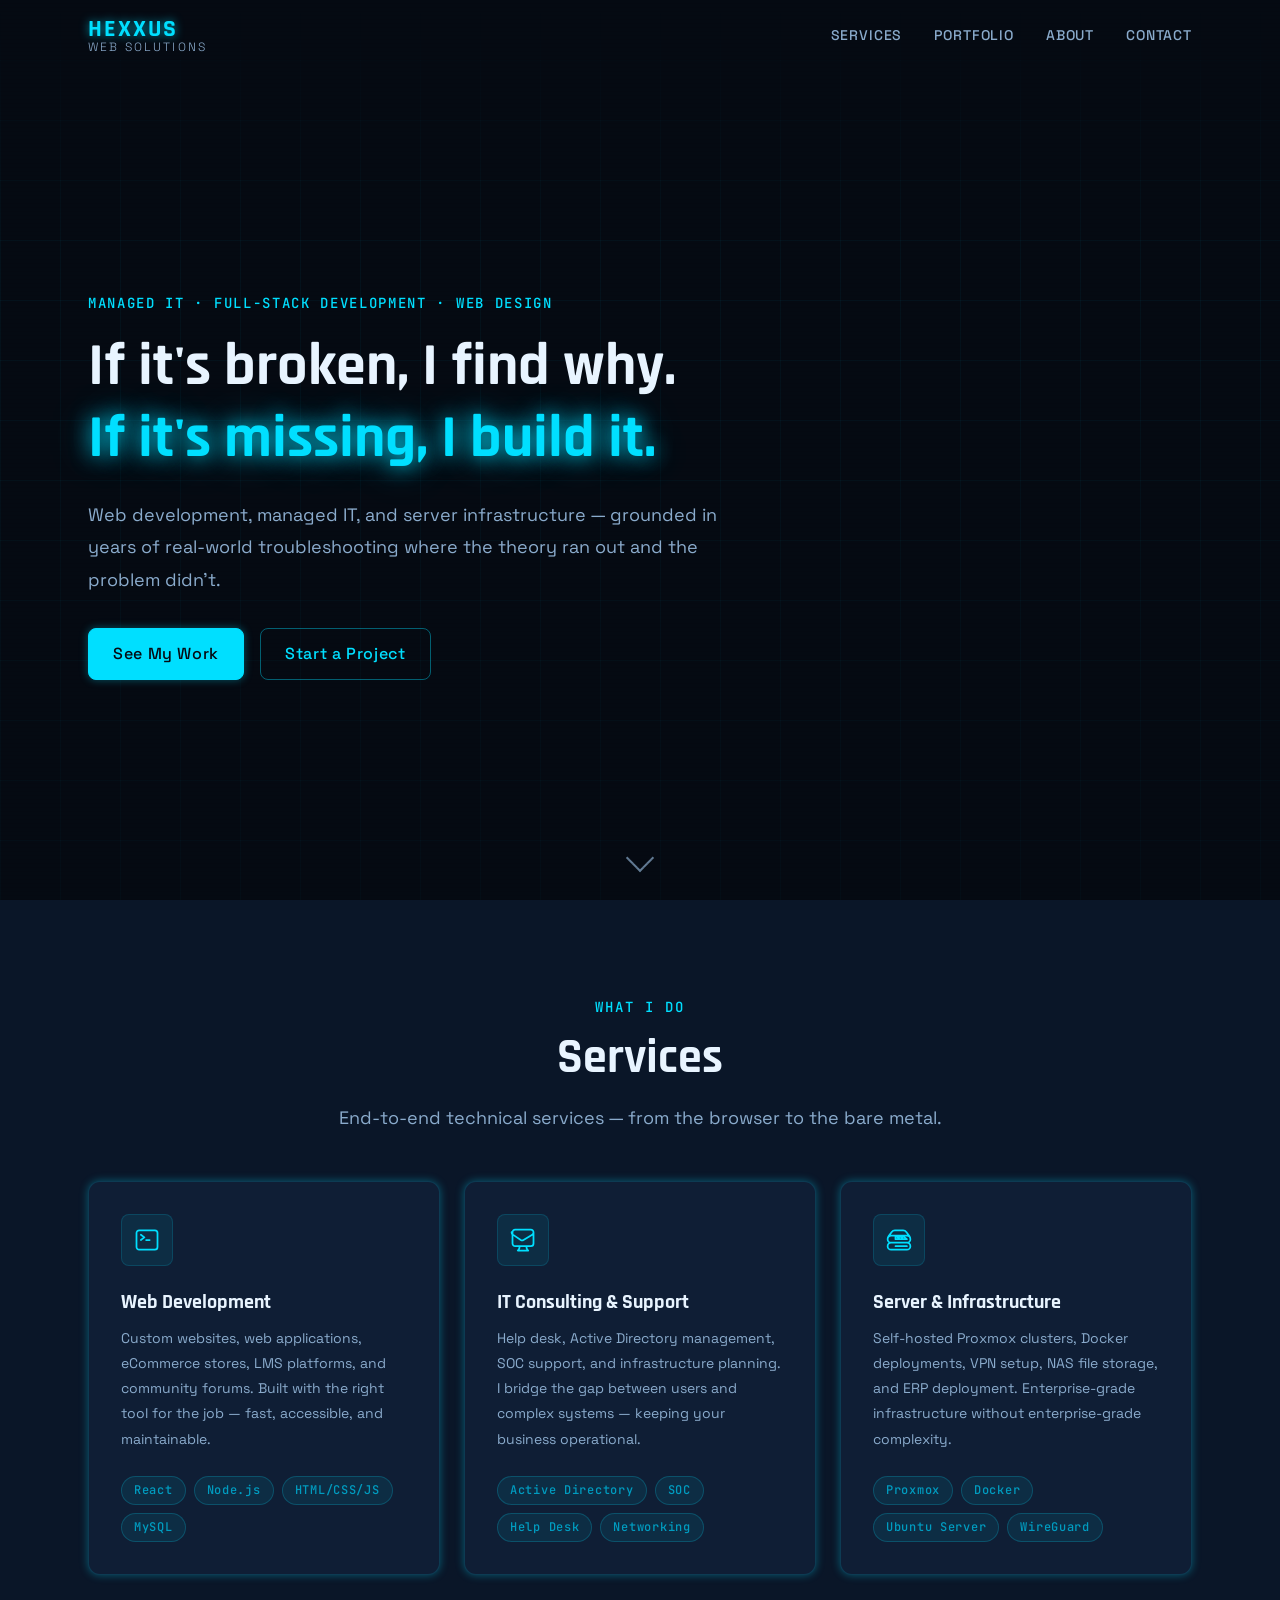
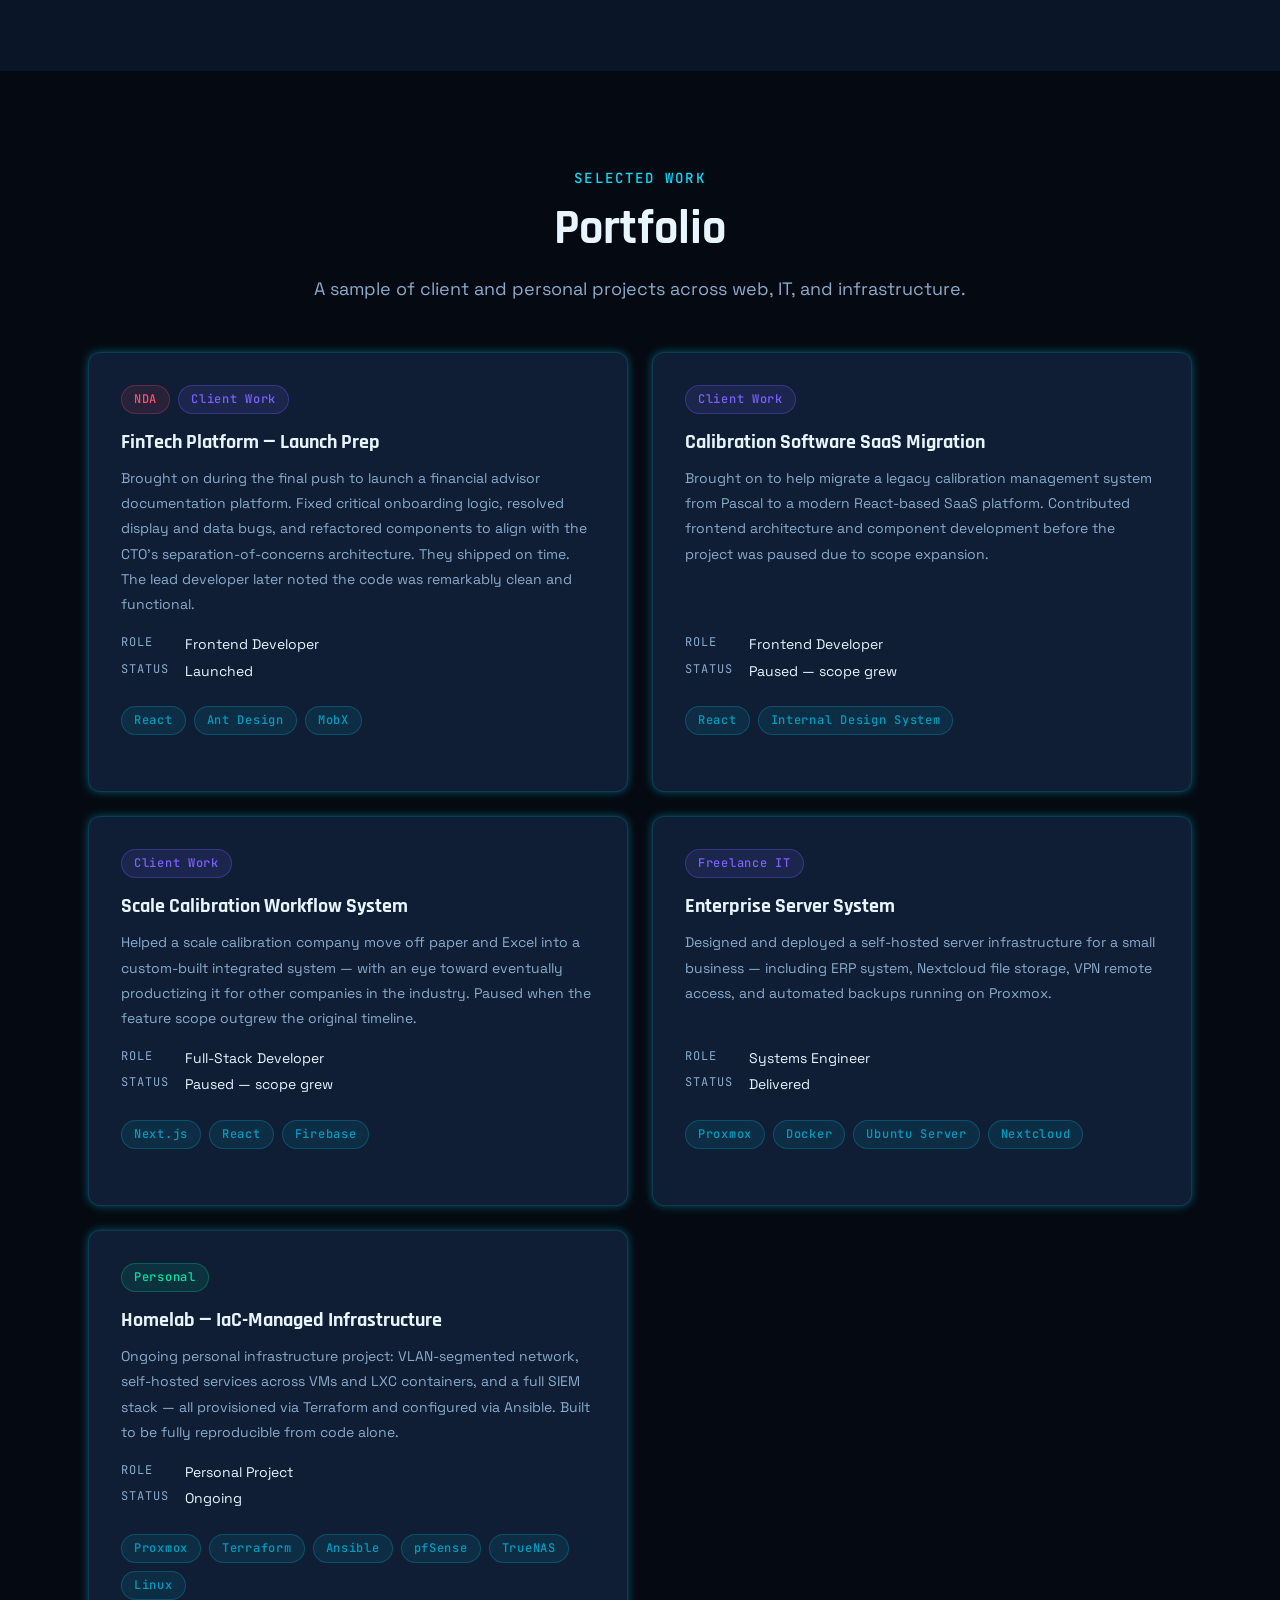
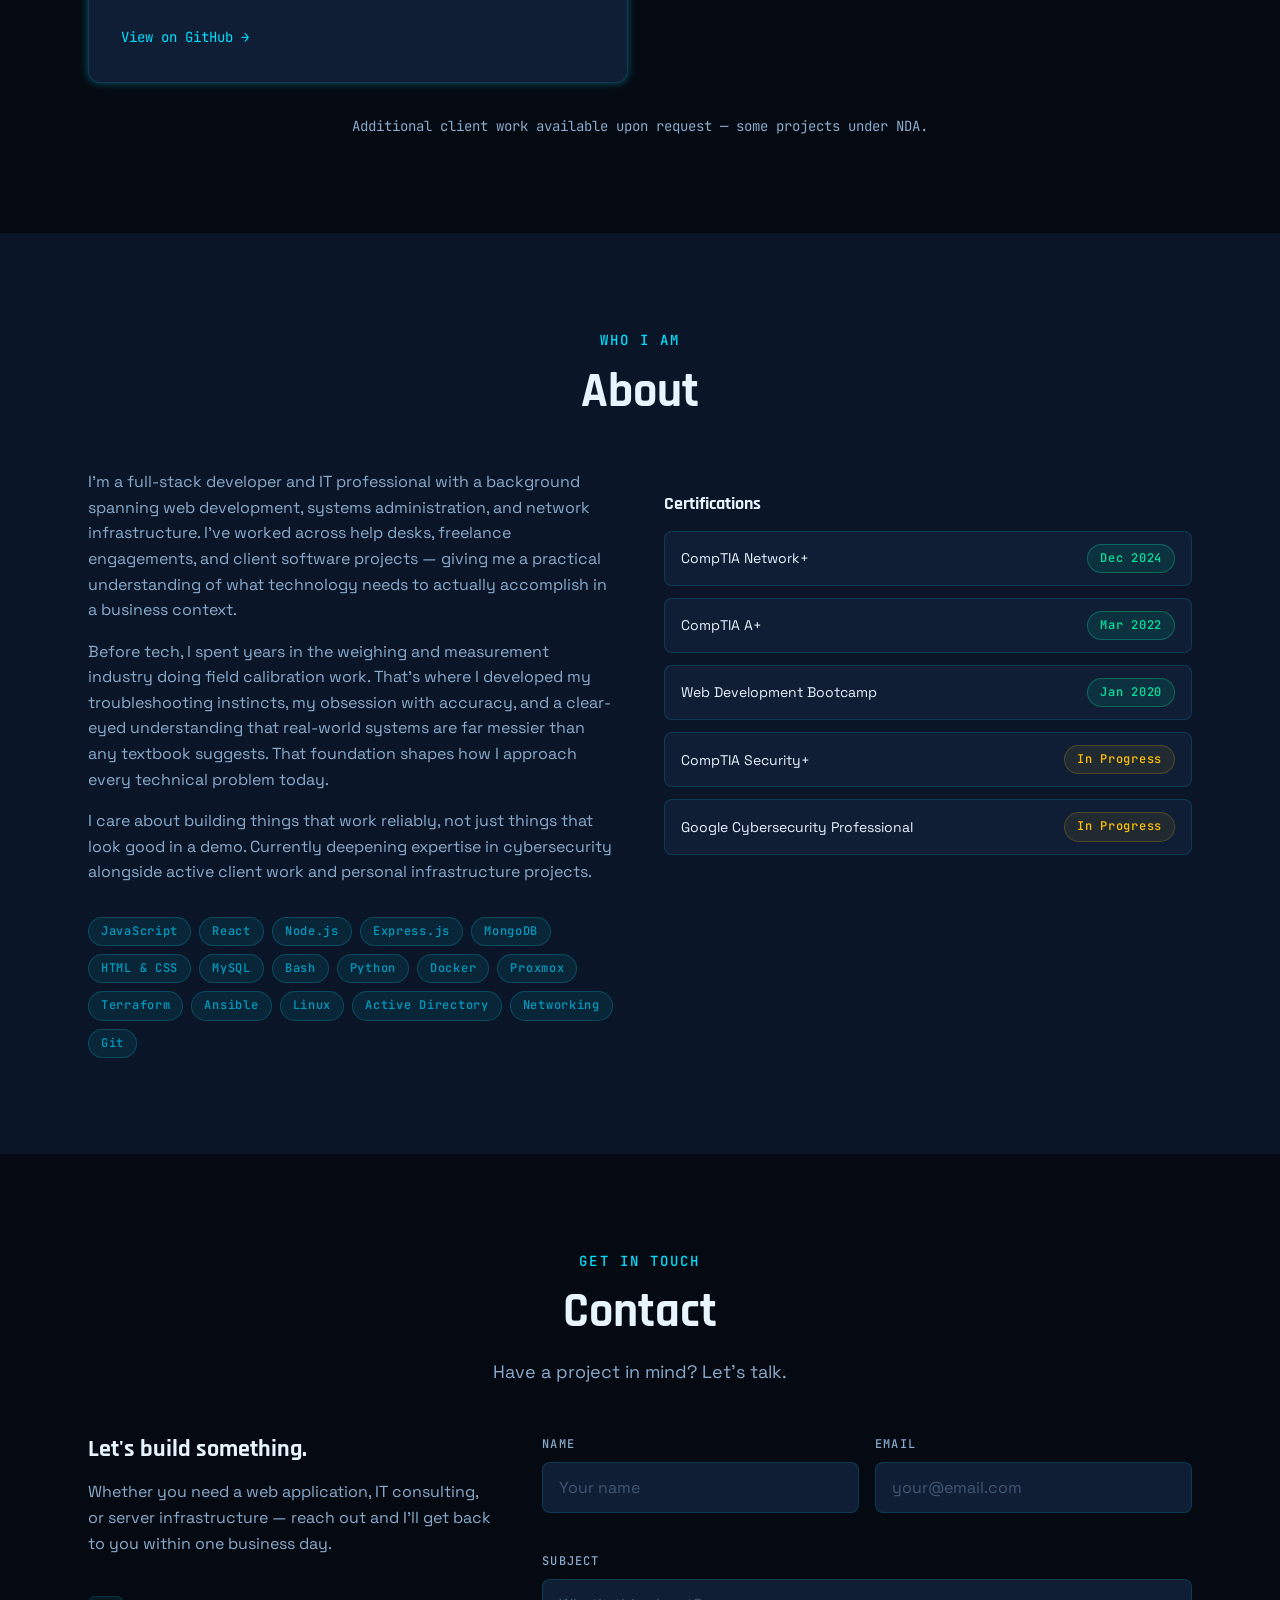
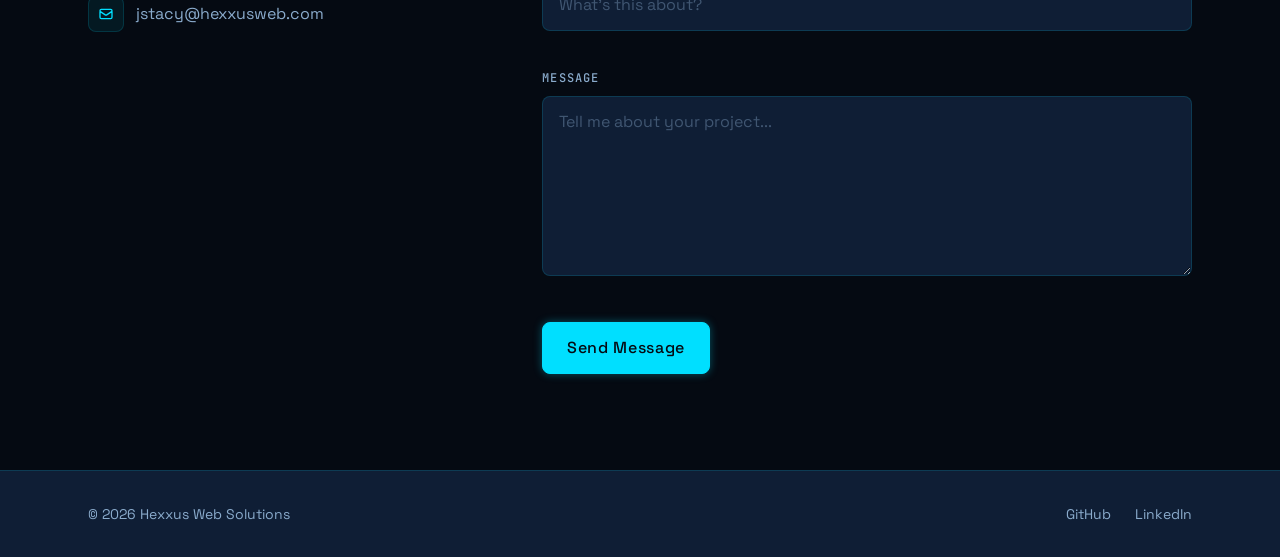
==== index.html @ 28926531 "feat: add Umami analytics tracking" ====
<!DOCTYPE html>
<html lang="en">
<head>
	<meta charset="UTF-8">
	<meta name="viewport" content="width=device-width, initial-scale=1.0">
	<meta
		name="description"
		content="Hexxus Web Solutions — full-stack web development, IT consulting, and server
		infrastructure services. Based in the US, serving clients remotely."
	>
	<meta name="author" content="James Stacy">
	<title>Hexxus Web Solutions — Full-Stack Development &amp; IT Solutions</title>

	<!-- Open Graph -->
	<meta property="og:type" content="website">
	<meta property="og:url" content="https://hexxusweb.com">
	<meta property="og:title" content="Hexxus Web Solutions">
	<meta property="og:description" content="Full-Stack Development &amp; IT Solutions">

	<!-- Fonts — loaded via link, not @import -->
	<link rel="preconnect" href="https://fonts.googleapis.com">
	<link rel="preconnect" href="https://fonts.gstatic.com" crossorigin>
	<link
		href="https://fonts.googleapis.com/css2?family=Rajdhani:wght@600;700&family=Space+Grotesk:wght@300;400;500&family=JetBrains+Mono:wght@400;500&display=swap"
		rel="stylesheet"
	>

	<!-- Umami Analytics — replace YOUR-WEBSITE-ID after registering in Umami dashboard -->
	<script defer src="https://analytics.sirhexx.com/script.js" data-website-id="01012255-a478-4e1d-929f-ee9b36e95f05"></script>

	<!-- CSS — general → specific -->
	<link rel="stylesheet" href="assets/css/reset.css">
	<link rel="stylesheet" href="assets/css/variables.css">
	<link rel="stylesheet" href="assets/css/base.css">
	<link rel="stylesheet" href="assets/css/layout.css">
	<link rel="stylesheet" href="assets/css/components/skip-link.css">
	<link rel="stylesheet" href="assets/css/components/navigation.css">
	<link rel="stylesheet" href="assets/css/components/buttons.css">
	<link rel="stylesheet" href="assets/css/components/cards.css">
	<link rel="stylesheet" href="assets/css/components/badges.css">
	<link rel="stylesheet" href="assets/css/components/forms.css">
	<link rel="stylesheet" href="assets/css/utilities.css">
	<script defer src="http://analytics.sirhexx.com/script.js" data-website-id="01012255-a478-4e1d-929f-ee9b36e95f05"></script>
</head>
<body>

	<!-- Skip link — first focusable element for keyboard/screen-reader users -->
	<a class="skip-link" href="#main-content">Skip to main content</a>

	<!-- ============================================
	     Header — Fixed navigation
	     ============================================ -->
	<header
		class="site-header"
		data-nav-header
		role="banner"
	>
		<div class="site-header__inner">

			<!-- Logo -->
			<a class="site-logo" href="#hero" aria-label="Hexxus Web Solutions — home">
				<span class="site-logo__wordmark">HEXXUS</span>
				<span class="site-logo__sub">Web Solutions</span>
			</a>

			<!-- Desktop navigation -->
			<nav class="site-nav" aria-label="Main navigation">
				<a class="site-nav__link" href="#services">Services</a>
				<a class="site-nav__link" href="#portfolio">Portfolio</a>
				<a class="site-nav__link" href="#about">About</a>
				<a class="site-nav__link" href="#contact">Contact</a>
			</nav>

			<!-- Hamburger — mobile only -->
			<button
				class="nav-toggle"
				type="button"
				aria-label="Toggle navigation menu"
				aria-expanded="false"
				aria-controls="mobile-nav-menu"
				data-nav-toggle
			>
				<span class="nav-toggle__bar"></span>
				<span class="nav-toggle__bar"></span>
				<span class="nav-toggle__bar"></span>
			</button>

		</div>
	</header>

	<!-- Mobile navigation menu -->
	<nav
		class="mobile-nav"
		id="mobile-nav-menu"
		aria-label="Mobile navigation"
		data-nav-menu
	>
		<a class="mobile-nav__link" href="#services">Services</a>
		<a class="mobile-nav__link" href="#portfolio">Portfolio</a>
		<a class="mobile-nav__link" href="#about">About</a>
		<a class="mobile-nav__link" href="#contact">Contact</a>
	</nav>

	<!-- ============================================
	     Main content
	     ============================================ -->
	<main id="main-content">

		<!-- ── Hero ─────────────────────────────── -->
		<section id="hero" aria-labelledby="hero-heading">
			<div class="container">
				<div class="hero__content">

					<span class="hero__eyebrow">Managed IT · Full-Stack Development · Web Design</span>

					<h1 class="hero__heading" id="hero-heading">
						If it's broken, I find why.<br>
						<span class="hero__heading--accent">If it's missing, I build it.</span>
					</h1>

					<p class="hero__subheading">
						Web development, managed IT, and server infrastructure — grounded in
						years of real-world troubleshooting where the theory ran out and the
						problem didn't.
					</p>

					<div class="hero__actions">
						<a class="btn btn--primary" href="#portfolio">See My Work</a>
						<a class="btn btn--ghost" href="#contact">Start a Project</a>
					</div>

				</div>
			</div>

			<!-- Animated scroll hint (decorative) -->
			<div class="hero__scroll-hint" aria-hidden="true">
				<span class="hero__scroll-arrow"></span>
			</div>
		</section>

		<!-- ── Services ──────────────────────────── -->
		<section id="services" class="section section--alt" aria-labelledby="services-heading">
			<div class="container">

				<header class="section__header">
					<span class="section__eyebrow">What I Do</span>
					<h2 class="section__title" id="services-heading">Services</h2>
					<p class="section__subtitle">
						End-to-end technical services — from the browser to the bare metal.
					</p>
				</header>

				<div class="services__grid">

					<!-- Web Development -->
					<article class="card card--service" data-reveal>
						<div class="card__icon" aria-hidden="true">
							<svg viewBox="0 0 24 24" fill="none" stroke="currentColor" stroke-width="1.5">
								<path
									stroke-linecap="round"
									stroke-linejoin="round"
									d="M6.75 7.5l3 2.25-3 2.25m4.5 0h3m-9 8.25h13.5A2.25
									2.25 0 0021 18V6a2.25 2.25 0 00-2.25-2.25H5.25A2.25 2.25
									0 003 6v12a2.25 2.25 0 002.25 2.25z"
								/>
							</svg>
						</div>
						<h3 class="card__title">Web Development</h3>
						<p class="card__desc">
							Custom websites, web applications, eCommerce stores, LMS platforms,
							and community forums. Built with the right tool for the job —
							fast, accessible, and maintainable.
						</p>
						<div class="card__tags">
							<span class="badge badge--tech">React</span>
							<span class="badge badge--tech">Node.js</span>
							<span class="badge badge--tech">HTML/CSS/JS</span>
							<span class="badge badge--tech">MySQL</span>
						</div>
					</article>

					<!-- IT Consulting -->
					<article class="card card--service" data-reveal>
						<div class="card__icon" aria-hidden="true">
							<svg viewBox="0 0 24 24" fill="none" stroke="currentColor" stroke-width="1.5">
								<path
									stroke-linecap="round"
									stroke-linejoin="round"
									d="M9 17.25v1.007a3 3 0 01-.879 2.122L7.5 21h9l-.621-.621A3
									3 0 0115 18.257V17.25m6-12V15a2.25 2.25 0 01-2.25
									2.25H5.25A2.25 2.25 0 013 15V5.25m18 0A2.25 2.25 0
									0018.75 3H5.25A2.25 2.25 0 003 5.25m18 0v.243a2.25 2.25
									0 01-1.07 1.916l-7.5 4.615a2.25 2.25 0 01-2.36
									0L3.32 7.409A2.25 2.25 0 012.25 5.493V5.25"
								/>
							</svg>
						</div>
						<h3 class="card__title">IT Consulting &amp; Support</h3>
						<p class="card__desc">
							Help desk, Active Directory management, SOC support, and
							infrastructure planning. I bridge the gap between users and
							complex systems — keeping your business operational.
						</p>
						<div class="card__tags">
							<span class="badge badge--tech">Active Directory</span>
							<span class="badge badge--tech">SOC</span>
							<span class="badge badge--tech">Help Desk</span>
							<span class="badge badge--tech">Networking</span>
						</div>
					</article>

					<!-- Server & Infrastructure -->
					<article class="card card--service" data-reveal>
						<div class="card__icon" aria-hidden="true">
							<svg viewBox="0 0 24 24" fill="none" stroke="currentColor" stroke-width="1.5">
								<path
									stroke-linecap="round"
									stroke-linejoin="round"
									d="M5.25 14.25h13.5m-13.5 0a3 3 0 01-3-3m3 3a3 3 0 100
									6h13.5a3 3 0 100-6m-16.5-3a3 3 0 013-3h13.5a3 3 0 013
									3m-19.5 0a4.5 4.5 0 01.9-2.7L5.737 5.1a3.375 3.375 0
									012.7-1.35h7.126c1.062 0 2.062.5 2.7 1.35l2.587
									3.45a4.5 4.5 0 01.9 2.7m0 0a3 3 0 01-3 3m0 3h.008v.008H15v-.008zm0-6h.008v.008H15V8.25zm-3
									6h.008v.008H12v-.008zm0-6h.008v.008H12V8.25zm-3
									6h.008v.008H9v-.008zm0-6h.008v.008H9V8.25z"
								/>
							</svg>
						</div>
						<h3 class="card__title">Server &amp; Infrastructure</h3>
						<p class="card__desc">
							Self-hosted Proxmox clusters, Docker deployments, VPN setup,
							NAS file storage, and ERP deployment. Enterprise-grade
							infrastructure without enterprise-grade complexity.
						</p>
						<div class="card__tags">
							<span class="badge badge--tech">Proxmox</span>
							<span class="badge badge--tech">Docker</span>
							<span class="badge badge--tech">Ubuntu Server</span>
							<span class="badge badge--tech">WireGuard</span>
						</div>
					</article>

				</div>
			</div>
		</section>

		<!-- ── Portfolio ─────────────────────────── -->
		<section id="portfolio" class="section" aria-labelledby="portfolio-heading">
			<div class="container">

				<header class="section__header">
					<span class="section__eyebrow">Selected Work</span>
					<h2 class="section__title" id="portfolio-heading">Portfolio</h2>
					<p class="section__subtitle">
						A sample of client and personal projects across web, IT, and
						infrastructure.
					</p>
				</header>

				<div class="portfolio__grid">

					<!-- Project 1: Pulse360 -->
					<article class="card card--project" data-reveal>
						<div class="card__project-header">
							<div class="card__project-badges">
								<span class="badge badge--nda">NDA</span>
								<span class="badge badge--client">Client Work</span>
							</div>
						</div>
						<h3 class="card__title">FinTech Platform — Launch Prep</h3>
						<p class="card__desc">
							Brought on during the final push to launch a financial advisor
							documentation platform. Fixed critical onboarding logic, resolved
							display and data bugs, and refactored components to align with
							the CTO's separation-of-concerns architecture. They shipped on
							time. The lead developer later noted the code was remarkably
							clean and functional.
						</p>
						<dl class="card__meta">
							<dt class="card__meta-label">Role</dt>
							<dd class="card__meta-value">Frontend Developer</dd>
							<dt class="card__meta-label">Status</dt>
							<dd class="card__meta-value">Launched</dd>
						</dl>
						<div class="card__tags">
							<span class="badge badge--tech">React</span>
							<span class="badge badge--tech">Ant Design</span>
							<span class="badge badge--tech">MobX</span>
						</div>
					</article>

					<!-- Project 2: Indysoft legacy SaaS migration -->
					<article class="card card--project" data-reveal>
						<div class="card__project-header">
							<div class="card__project-badges">
								<span class="badge badge--client">Client Work</span>
							</div>
						</div>
						<h3 class="card__title">Calibration Software SaaS Migration</h3>
						<p class="card__desc">
							Brought on to help migrate a legacy calibration management system
							from Pascal to a modern React-based SaaS platform. Contributed
							frontend architecture and component development before the project
							was paused due to scope expansion.
						</p>
						<dl class="card__meta">
							<dt class="card__meta-label">Role</dt>
							<dd class="card__meta-value">Frontend Developer</dd>
							<dt class="card__meta-label">Status</dt>
							<dd class="card__meta-value">Paused — scope grew</dd>
						</dl>
						<div class="card__tags">
							<span class="badge badge--tech">React</span>
							<span class="badge badge--tech">Internal Design System</span>
						</div>
					</article>

					<!-- Project 2: Scale calibration paper-to-digital -->
					<article class="card card--project" data-reveal>
						<div class="card__project-header">
							<div class="card__project-badges">
								<span class="badge badge--client">Client Work</span>
							</div>
						</div>
						<h3 class="card__title">Scale Calibration Workflow System</h3>
						<p class="card__desc">
							Helped a scale calibration company move off paper and Excel into
							a custom-built integrated system — with an eye toward eventually
							productizing it for other companies in the industry. Paused when
							the feature scope outgrew the original timeline.
						</p>
						<dl class="card__meta">
							<dt class="card__meta-label">Role</dt>
							<dd class="card__meta-value">Full-Stack Developer</dd>
							<dt class="card__meta-label">Status</dt>
							<dd class="card__meta-value">Paused — scope grew</dd>
						</dl>
						<div class="card__tags">
							<span class="badge badge--tech">Next.js</span>
							<span class="badge badge--tech">React</span>
							<span class="badge badge--tech">Firebase</span>
						</div>
					</article>

					<!-- Project 2: Enterprise Server System -->
					<article class="card card--project" data-reveal>
						<div class="card__project-header">
							<div class="card__project-badges">
								<span class="badge badge--client">Freelance IT</span>
							</div>
						</div>
						<h3 class="card__title">Enterprise Server System</h3>
						<p class="card__desc">
							Designed and deployed a self-hosted server infrastructure for a
							small business — including ERP system, Nextcloud file storage,
							VPN remote access, and automated backups running on Proxmox.
						</p>
						<dl class="card__meta">
							<dt class="card__meta-label">Role</dt>
							<dd class="card__meta-value">Systems Engineer</dd>
							<dt class="card__meta-label">Status</dt>
							<dd class="card__meta-value">Delivered</dd>
						</dl>
						<div class="card__tags">
							<span class="badge badge--tech">Proxmox</span>
							<span class="badge badge--tech">Docker</span>
							<span class="badge badge--tech">Ubuntu Server</span>
							<span class="badge badge--tech">Nextcloud</span>
						</div>
					</article>

					<!-- Project 3: Homelab -->
					<article class="card card--project" data-reveal>
						<div class="card__project-header">
							<div class="card__project-badges">
								<span class="badge badge--personal">Personal</span>
							</div>
						</div>
						<h3 class="card__title">Homelab — IaC-Managed Infrastructure</h3>
						<p class="card__desc">
							Ongoing personal infrastructure project: VLAN-segmented network,
							self-hosted services across VMs and LXC containers, and a full
							SIEM stack — all provisioned via Terraform and configured via
							Ansible. Built to be fully reproducible from code alone.
						</p>
						<dl class="card__meta">
							<dt class="card__meta-label">Role</dt>
							<dd class="card__meta-value">Personal Project</dd>
							<dt class="card__meta-label">Status</dt>
							<dd class="card__meta-value">Ongoing</dd>
						</dl>
						<div class="card__tags">
							<span class="badge badge--tech">Proxmox</span>
							<span class="badge badge--tech">Terraform</span>
							<span class="badge badge--tech">Ansible</span>
							<span class="badge badge--tech">pfSense</span>
							<span class="badge badge--tech">TrueNAS</span>
							<span class="badge badge--tech">Linux</span>
						</div>
						<footer class="card__footer">
							<a
								class="card__link"
								href="https://github.com/SirHexxus/homelab-command"
								target="_blank"
								rel="noopener noreferrer"
							>
								View on GitHub
								<span class="card__link-arrow" aria-hidden="true">→</span>
							</a>
						</footer>
					</article>

				</div>

				<p class="portfolio__note">
					Additional client work available upon request — some projects under NDA.
				</p>

			</div>
		</section>

		<!-- ── About ──────────────────────────────── -->
		<section id="about" class="section section--alt" aria-labelledby="about-heading">
			<div class="container">

				<header class="section__header">
					<span class="section__eyebrow">Who I Am</span>
					<h2 class="section__title" id="about-heading">About</h2>
				</header>

				<div class="about__grid">

					<!-- Bio column -->
					<div class="about__bio" data-reveal>
						<p>
							I'm a full-stack developer and IT professional with a background spanning
							web development, systems administration, and network infrastructure.
							I've worked across help desks, freelance engagements, and client
							software projects — giving me a practical understanding of what
							technology needs to actually accomplish in a business context.
						</p>
						<p>
							Before tech, I spent years in the weighing and measurement industry
							doing field calibration work. That's where I developed my troubleshooting
							instincts, my obsession with accuracy, and a clear-eyed understanding
							that real-world systems are far messier than any textbook suggests.
							That foundation shapes how I approach every technical problem today.
						</p>
						<p>
							I care about building things that work reliably, not just things
							that look good in a demo. Currently deepening expertise in
							cybersecurity alongside active client work and personal infrastructure
							projects.
						</p>

						<!-- Skills -->
						<div class="about__skills-grid" role="list" aria-label="Technical skills">
							<span class="badge badge--tech" role="listitem">JavaScript</span>
							<span class="badge badge--tech" role="listitem">React</span>
							<span class="badge badge--tech" role="listitem">Node.js</span>
							<span class="badge badge--tech" role="listitem">Express.js</span>
							<span class="badge badge--tech" role="listitem">MongoDB</span>
							<span class="badge badge--tech" role="listitem">HTML &amp; CSS</span>
							<span class="badge badge--tech" role="listitem">MySQL</span>
							<span class="badge badge--tech" role="listitem">Bash</span>
							<span class="badge badge--tech" role="listitem">Python</span>
							<span class="badge badge--tech" role="listitem">Docker</span>
							<span class="badge badge--tech" role="listitem">Proxmox</span>
							<span class="badge badge--tech" role="listitem">Terraform</span>
							<span class="badge badge--tech" role="listitem">Ansible</span>
							<span class="badge badge--tech" role="listitem">Linux</span>
							<span class="badge badge--tech" role="listitem">Active Directory</span>
							<span class="badge badge--tech" role="listitem">Networking</span>
							<span class="badge badge--tech" role="listitem">Git</span>
						</div>
					</div>

					<!-- Certs column -->
					<div class="about__certs" data-reveal>
						<h3 class="about__certs-title">Certifications</h3>
						<ul class="about__cert-list">
							<li class="cert-item">
								<span class="cert-item__name">CompTIA Network+</span>
								<span class="badge badge--cert-active">Dec 2024</span>
							</li>
							<li class="cert-item">
								<span class="cert-item__name">CompTIA A+</span>
								<span class="badge badge--cert-active">Mar 2022</span>
							</li>
							<li class="cert-item">
								<span class="cert-item__name">Web Development Bootcamp</span>
								<span class="badge badge--cert-active">Jan 2020</span>
							</li>
							<li class="cert-item">
								<span class="cert-item__name">CompTIA Security+</span>
								<span class="badge badge--cert-progress">In Progress</span>
							</li>
							<li class="cert-item">
								<span class="cert-item__name">Google Cybersecurity Professional</span>
								<span class="badge badge--cert-progress">In Progress</span>
							</li>
						</ul>
					</div>

				</div>
			</div>
		</section>

		<!-- ── Contact ────────────────────────────── -->
		<section id="contact" class="section" aria-labelledby="contact-heading">
			<div class="container">

				<header class="section__header">
					<span class="section__eyebrow">Get In Touch</span>
					<h2 class="section__title" id="contact-heading">Contact</h2>
					<p class="section__subtitle">
						Have a project in mind? Let's talk.
					</p>
				</header>

				<div class="contact__grid">

					<!-- Left: pitch + contact info -->
					<div class="contact__pitch" data-reveal>
						<h3 class="contact__pitch-title">Let's build something.</h3>
						<p>
							Whether you need a web application, IT consulting, or server
							infrastructure — reach out and I'll get back to you within
							one business day.
						</p>
						<address class="contact__info">
							<a
								class="contact-link"
								href="mailto:jstacy@hexxusweb.com"
								aria-label="Email jstacy@hexxusweb.com"
							>
								<span class="contact-link__icon" aria-hidden="true">
									<svg viewBox="0 0 24 24" fill="none" stroke="currentColor" stroke-width="2">
										<path
											stroke-linecap="round"
											stroke-linejoin="round"
											d="M3 8l7.89 5.26a2 2 0 002.22 0L21 8M5 19h14a2 2 0
											002-2V7a2 2 0 00-2-2H5a2 2 0 00-2 2v10a2 2 0 002 2z"
										/>
									</svg>
								</span>
								jstacy@hexxusweb.com
							</a>
						</address>
					</div>

					<!-- Right: contact form -->
					<div data-reveal>
						<form
							class="form"
							data-contact-form
							novalidate
							aria-label="Contact form"
						>
							<div class="form__row form__row--2col">
								<div class="field">
									<label class="field__label" for="contact-name">Name</label>
									<input
										class="field__input"
										id="contact-name"
										type="text"
										name="name"
										autocomplete="name"
										placeholder="Your name"
										required
										aria-describedby="contact-name-error"
									>
									<span
										class="field__error"
										id="contact-name-error"
										data-field-error
										aria-live="polite"
									></span>
								</div>

								<div class="field">
									<label class="field__label" for="contact-email">Email</label>
									<input
										class="field__input"
										id="contact-email"
										type="email"
										name="email"
										autocomplete="email"
										placeholder="your@email.com"
										required
										aria-describedby="contact-email-error"
									>
									<span
										class="field__error"
										id="contact-email-error"
										data-field-error
										aria-live="polite"
									></span>
								</div>
							</div>

							<div class="field">
								<label class="field__label" for="contact-subject">Subject</label>
								<input
									class="field__input"
									id="contact-subject"
									type="text"
									name="subject"
									placeholder="What's this about?"
									required
									aria-describedby="contact-subject-error"
								>
								<span
									class="field__error"
									id="contact-subject-error"
									data-field-error
									aria-live="polite"
								></span>
							</div>

							<div class="field">
								<label class="field__label" for="contact-message">Message</label>
								<textarea
									class="field__textarea"
									id="contact-message"
									name="message"
									placeholder="Tell me about your project..."
									required
									rows="6"
									aria-describedby="contact-message-error"
								></textarea>
								<span
									class="field__error"
									id="contact-message-error"
									data-field-error
									aria-live="polite"
								></span>
							</div>

							<!-- Error banner -->
							<div
								class="form-banner form-banner--error hidden"
								role="alert"
								data-form-error-banner
							>
								Something went wrong. Please try again or email me directly.
							</div>

							<div class="form__submit">
								<button
									class="btn btn--primary"
									type="submit"
									data-form-submit
								>
									Send Message
								</button>
							</div>

						</form>

						<!-- Success message (shown after .is-submitted on form) -->
						<div class="form-success" role="status" aria-live="polite">
							<div class="form-success__icon" aria-hidden="true">✓</div>
							<h3 class="form-success__title">Message sent!</h3>
							<p class="form-success__message">
								Thanks for reaching out. I'll get back to you within one business day.
							</p>
						</div>
					</div>

				</div>
			</div>
		</section>

	</main>

	<!-- ============================================
	     Footer
	     ============================================ -->
	<footer class="site-footer" role="contentinfo">
		<div class="container site-footer__inner">
			<p class="site-footer__copy">
				&copy; <span data-copyright-year></span> Hexxus Web Solutions
			</p>
			<nav class="site-footer__links" aria-label="Footer links">
				<a
					href="https://github.com/SirHexxus"
					target="_blank"
					rel="noopener noreferrer"
					aria-label="GitHub profile (opens in new tab)"
				>
					GitHub
				</a>
				<a
					href="https://linkedin.com/in/james-m-stacy"
					target="_blank"
					rel="noopener noreferrer"
					aria-label="LinkedIn profile (opens in new tab)"
				>
					LinkedIn
				</a>
			</nav>
		</div>
	</footer>

	<!-- JS — loaded at end of body with defer -->
	<script src="assets/js/utils/dom.js" defer></script>
	<script src="assets/js/utils/validate.js" defer></script>
	<script src="assets/js/services/contactApi.js" defer></script>
	<script src="assets/js/components/scrollReveal.js" defer></script>
	<script src="assets/js/components/navigation.js" defer></script>
	<script src="assets/js/components/contactForm.js" defer></script>
	<script src="assets/js/main.js" defer></script>

</body>
</html>
---- assets/css/variables.css ----
/* ============================================
   Design Tokens — hexxusweb.com
   All CSS custom properties live here.
   ============================================ */

:root {

	/* ── Colors ──────────────────────────────── */
	--color-bg:              #050A12;
	--color-bg-surface:      #0A1628;
	--color-bg-elevated:     #0F1E35;
	--color-cherenkov:       #00DFFF;
	--color-cherenkov-dim:   #009CC0;
	--color-cherenkov-bright:#40F0FF;
	--color-accent-alt:      #7B61FF;
	--color-text-primary:    #E8F4FF;
	--color-text-secondary:  #8AABCC;
	--color-border:          rgba(0, 223, 255, 0.15);
	--color-border-strong:   rgba(0, 223, 255, 0.4);
	--color-error:           #FF4E6A;
	--color-success:         #00E5A0;

	/* ── Glow effects ────────────────────────── */
	--glow-sm:      0 0 8px rgba(0, 223, 255, 0.35);
	--glow-md:      0 0 16px rgba(0, 223, 255, 0.5), 0 0 32px rgba(0, 223, 255, 0.2);
	--glow-lg:      0 0 24px rgba(0, 223, 255, 0.6), 0 0 48px rgba(0, 223, 255, 0.3);
	--glow-text-sm: 0 0 10px rgba(0, 223, 255, 0.7);
	--glow-text-md: 0 0 20px rgba(0, 223, 255, 0.9), 0 0 40px rgba(0, 223, 255, 0.4);

	/* ── Spacing (4px base) ──────────────────── */
	--space-1:  0.25rem;   /*  4px */
	--space-2:  0.5rem;    /*  8px */
	--space-3:  0.75rem;   /* 12px */
	--space-4:  1rem;      /* 16px */
	--space-6:  1.5rem;    /* 24px */
	--space-8:  2rem;      /* 32px */
	--space-12: 3rem;      /* 48px */
	--space-16: 4rem;      /* 64px */
	--space-24: 6rem;      /* 96px */
	--space-32: 8rem;      /* 128px */

	/* ── Typography scale ────────────────────── */
	--text-xs:   0.75rem;    /* 12px */
	--text-sm:   0.875rem;   /* 14px */
	--text-base: 1rem;       /* 16px */
	--text-lg:   1.125rem;   /* 18px */
	--text-xl:   1.25rem;    /* 20px */
	--text-2xl:  1.5rem;     /* 24px */
	--text-3xl:  1.875rem;   /* 30px */
	--text-4xl:  2.25rem;    /* 36px */
	--text-5xl:  3rem;       /* 48px */
	--text-6xl:  3.75rem;    /* 60px */

	/* ── Font families ───────────────────────── */
	--font-display: 'Rajdhani', sans-serif;
	--font-body:    'Space Grotesk', sans-serif;
	--font-mono:    'JetBrains Mono', monospace;

	/* ── Font weights ────────────────────────── */
	--weight-light:   300;
	--weight-normal:  400;
	--weight-medium:  500;
	--weight-semibold:600;
	--weight-bold:    700;

	/* ── Line heights ────────────────────────── */
	--leading-tight:  1.2;
	--leading-snug:   1.35;
	--leading-normal: 1.6;
	--leading-loose:  1.8;

	/* ── Border radius ───────────────────────── */
	--radius-sm:   0.25rem;
	--radius-md:   0.5rem;
	--radius-lg:   0.75rem;
	--radius-full: 9999px;

	/* ── Layout ──────────────────────────────── */
	--container-max:  1200px;
	--header-height:  70px;

	/* ── Z-index ─────────────────────────────── */
	--z-sticky:  100;
	--z-overlay: 200;
	--z-modal:   300;

	/* ── Transitions ─────────────────────────── */
	--transition-fast: 150ms ease;
	--transition-base: 250ms ease;
	--transition-slow: 400ms ease;
}
---- assets/css/base.css ----
/* ============================================
   Base — hexxusweb.com
   Base element styles: typography, body defaults, links.
   ============================================ */

body {
	font-family: var(--font-body);
	font-size: var(--text-base);
	font-weight: var(--weight-normal);
	line-height: var(--leading-normal);
	color: var(--color-text-primary);
	background-color: var(--color-bg);
}


/* ── Headings ─────────────────────────────── */

h1,
h2,
h3,
h4,
h5,
h6 {
	font-family: var(--font-display);
	font-weight: var(--weight-bold);
	line-height: var(--leading-tight);
	color: var(--color-text-primary);
}

h1 { font-size: var(--text-5xl); }
h2 { font-size: var(--text-4xl); }
h3 { font-size: var(--text-2xl); }
h4 { font-size: var(--text-xl); }

@media (min-width: 768px) {
	h1 { font-size: var(--text-6xl); }
	h2 { font-size: var(--text-5xl); }
}


/* ── Body copy ───────────────────────────── */

p {
	color: var(--color-text-secondary);
	line-height: var(--leading-normal);
}

strong {
	font-weight: var(--weight-semibold);
	color: var(--color-text-primary);
}


/* ── Links ───────────────────────────────── */

a {
	color: var(--color-cherenkov);
	transition: color var(--transition-fast);
}

a:hover,
a:focus {
	color: var(--color-cherenkov-bright);
}


/* ── Focus styles ────────────────────────── */

:focus-visible {
	outline: 2px solid var(--color-cherenkov);
	outline-offset: 3px;
	border-radius: var(--radius-sm);
}


/* ── Code / mono text ────────────────────── */

code,
kbd,
samp {
	font-family: var(--font-mono);
	font-size: 0.9em;
}


/* ── Address ─────────────────────────────── */

address {
	font-style: normal;
}


/* ── Selection ───────────────────────────── */

::selection {
	background-color: rgba(0, 223, 255, 0.25);
	color: var(--color-cherenkov-bright);
}
---- assets/css/layout.css ----
/* ============================================
   Layout — hexxusweb.com
   Section layouts, grid, spacing, containers.
   ============================================ */


/* ── Container ───────────────────────────── */

.container {
	width: 100%;
	max-width: var(--container-max);
	margin-inline: auto;
	padding-inline: var(--space-6);
}

@media (min-width: 768px) {
	.container {
		padding-inline: var(--space-8);
	}
}

@media (min-width: 1024px) {
	.container {
		padding-inline: var(--space-12);
	}
}


/* ── Section base ────────────────────────── */

.section {
	padding-block: var(--space-16);
}

@media (min-width: 768px) {
	.section {
		padding-block: var(--space-24);
	}
}

.section--alt {
	background-color: var(--color-bg-surface);
}

.section__header {
	text-align: center;
	margin-bottom: var(--space-12);
}

.section__eyebrow {
	display: block;
	margin-bottom: var(--space-3);
	font-family: var(--font-mono);
	font-size: var(--text-sm);
	font-weight: var(--weight-medium);
	letter-spacing: 0.15em;
	text-transform: uppercase;
	color: var(--color-cherenkov);
}

.section__title {
	margin-bottom: var(--space-4);
}

.section__subtitle {
	max-width: 60ch;
	margin-inline: auto;
	font-size: var(--text-lg);
}


/* ── Hero ────────────────────────────────── */

#hero {
	position: relative;
	display: flex;
	align-items: center;
	min-height: 100svh;
	padding-top: var(--header-height);
	overflow: hidden;
}

/* Pure CSS perspective grid background */
#hero::before {
	content: '';
	position: absolute;
	inset: 0;
	background-image:
		linear-gradient(rgba(0, 223, 255, 0.07) 1px, transparent 1px),
		linear-gradient(90deg, rgba(0, 223, 255, 0.07) 1px, transparent 1px);
	background-size: 60px 60px;
	/* Subtle perspective tilt via mask */
	mask-image: linear-gradient(to bottom, transparent 0%, rgba(0,0,0,0.6) 30%, rgba(0,0,0,0.3) 100%);
	pointer-events: none;
}

/* Scanline overlay */
#hero::after {
	content: '';
	position: absolute;
	inset: 0;
	background-image: repeating-linear-gradient(
		to bottom,
		transparent 0px,
		transparent 3px,
		rgba(0, 0, 0, 0.08) 3px,
		rgba(0, 0, 0, 0.08) 4px
	);
	pointer-events: none;
	aria-hidden: true;
}

.hero__content {
	position: relative;
	z-index: 1;
	max-width: 820px;
}

.hero__eyebrow {
	display: inline-block;
	margin-bottom: var(--space-4);
	font-family: var(--font-mono);
	font-size: var(--text-sm);
	font-weight: var(--weight-medium);
	letter-spacing: 0.12em;
	text-transform: uppercase;
	color: var(--color-cherenkov);
}

.hero__heading {
	margin-bottom: var(--space-6);
	font-size: clamp(var(--text-4xl), 7vw, var(--text-6xl));
	line-height: var(--leading-tight);
}

.hero__heading--accent {
	display: block;
	color: var(--color-cherenkov);
	text-shadow: var(--glow-text-md);
}

.hero__subheading {
	max-width: 55ch;
	margin-bottom: var(--space-8);
	font-size: var(--text-lg);
	line-height: var(--leading-loose);
}

.hero__actions {
	display: flex;
	flex-wrap: wrap;
	gap: var(--space-4);
	align-items: center;
}

/* Animated scroll hint */
.hero__scroll-hint {
	position: absolute;
	bottom: var(--space-8);
	left: 50%;
	transform: translateX(-50%);
	display: flex;
	flex-direction: column;
	align-items: center;
	gap: var(--space-2);
	font-family: var(--font-mono);
	font-size: var(--text-xs);
	letter-spacing: 0.1em;
	text-transform: uppercase;
	color: var(--color-text-secondary);
	opacity: 0.7;
	animation: scroll-hint-bounce 2s ease-in-out infinite;
}

.hero__scroll-arrow {
	width: 20px;
	height: 20px;
	border-right: 2px solid currentColor;
	border-bottom: 2px solid currentColor;
	transform: rotate(45deg);
}

@keyframes scroll-hint-bounce {
	0%, 100% { transform: translateX(-50%) translateY(0); }
	50% { transform: translateX(-50%) translateY(6px); }
}

@media (prefers-reduced-motion: reduce) {
	.hero__scroll-hint {
		animation: none;
	}
}


/* ── Services grid ───────────────────────── */

.services__grid {
	display: grid;
	gap: var(--space-6);
}

@media (min-width: 768px) {
	.services__grid {
		grid-template-columns: repeat(3, 1fr);
	}
}


/* ── Portfolio grid ──────────────────────── */

.portfolio__grid {
	display: grid;
	gap: var(--space-6);
}

@media (min-width: 768px) {
	.portfolio__grid {
		grid-template-columns: repeat(2, 1fr);
	}
}

.portfolio__note {
	margin-top: var(--space-8);
	text-align: center;
	font-family: var(--font-mono);
	font-size: var(--text-sm);
	color: var(--color-text-secondary);
}


/* ── About two-column layout ─────────────── */

.about__grid {
	display: grid;
	gap: var(--space-12);
}

@media (min-width: 1024px) {
	.about__grid {
		grid-template-columns: 1fr 1fr;
		align-items: start;
	}
}

.about__bio {
	display: flex;
	flex-direction: column;
	gap: var(--space-4);
}

.about__skills-grid {
	display: flex;
	flex-wrap: wrap;
	gap: var(--space-2);
	margin-top: var(--space-4);
}

.about__certs {
	margin-top: var(--space-6);
}

.about__certs-title {
	margin-bottom: var(--space-4);
	font-size: var(--text-lg);
}

.about__cert-list {
	display: flex;
	flex-direction: column;
	gap: var(--space-3);
}


/* ── Contact two-column layout ───────────── */

.contact__grid {
	display: grid;
	gap: var(--space-12);
}

@media (min-width: 1024px) {
	.contact__grid {
		grid-template-columns: 1fr 1.6fr;
		align-items: start;
	}
}

.contact__pitch {
	display: flex;
	flex-direction: column;
	gap: var(--space-4);
}

.contact__pitch-title {
	font-size: var(--text-2xl);
}

.contact__info {
	display: flex;
	flex-direction: column;
	gap: var(--space-3);
	margin-top: var(--space-6);
}


/* ── Footer ──────────────────────────────── */

.site-footer {
	padding-block: var(--space-8);
	border-top: 1px solid var(--color-border);
	background-color: var(--color-bg-elevated);
}

.site-footer__inner {
	display: flex;
	flex-direction: column;
	gap: var(--space-4);
	align-items: center;
	text-align: center;
}

@media (min-width: 768px) {
	.site-footer__inner {
		flex-direction: row;
		justify-content: space-between;
		text-align: left;
	}
}

.site-footer__copy {
	font-size: var(--text-sm);
	color: var(--color-text-secondary);
}

.site-footer__links {
	display: flex;
	gap: var(--space-6);
}

.site-footer__links a {
	font-size: var(--text-sm);
	color: var(--color-text-secondary);
	transition: color var(--transition-fast);
}

.site-footer__links a:hover {
	color: var(--color-cherenkov);
}


/* ── Scroll reveal ───────────────────────── */

[data-reveal] {
	opacity: 0;
	transform: translateY(24px);
	transition: opacity var(--transition-slow), transform var(--transition-slow);
}

[data-reveal].is-visible {
	opacity: 1;
	transform: translateY(0);
}

@media (prefers-reduced-motion: reduce) {
	[data-reveal] {
		opacity: 1;
		transform: none;
		transition: none;
	}
}
---- assets/css/components/skip-link.css ----
/* ============================================
   Skip Link
   ============================================ */

.skip-link {
	position: absolute;
	top: -60px;
	left: var(--space-4);
	z-index: calc(var(--z-modal) + 10);
	padding: var(--space-2) var(--space-4);
	background-color: var(--color-cherenkov);
	color: var(--color-bg);
	font-family: var(--font-mono);
	font-size: var(--text-sm);
	font-weight: var(--weight-semibold);
	border-radius: var(--radius-md);
	transition: top var(--transition-fast);
}

.skip-link:focus {
	top: var(--space-4);
	color: var(--color-bg);
}
---- assets/css/components/navigation.css ----
/* ============================================
   Navigation
   ============================================ */

.site-header {
	position: fixed;
	top: 0;
	left: 0;
	right: 0;
	z-index: var(--z-sticky);
	height: var(--header-height);
	display: flex;
	align-items: center;
	background-color: transparent;
	transition: background-color var(--transition-base), box-shadow var(--transition-base);
}

/* Header gains elevated style on scroll */
.site-header.is-scrolled {
	background-color: rgba(10, 22, 40, 0.92);
	backdrop-filter: blur(12px);
	-webkit-backdrop-filter: blur(12px);
	box-shadow: 0 1px 0 var(--color-border), var(--glow-sm);
}

.site-header__inner {
	display: flex;
	align-items: center;
	justify-content: space-between;
	width: 100%;
	max-width: var(--container-max);
	margin-inline: auto;
	padding-inline: var(--space-6);
}

@media (min-width: 768px) {
	.site-header__inner {
		padding-inline: var(--space-8);
	}
}

@media (min-width: 1024px) {
	.site-header__inner {
		padding-inline: var(--space-12);
	}
}


/* ── Logo ────────────────────────────────── */

.site-logo {
	display: flex;
	flex-direction: column;
	line-height: 1;
	text-decoration: none;
}

.site-logo__wordmark {
	font-family: var(--font-display);
	font-size: var(--text-2xl);
	font-weight: var(--weight-bold);
	letter-spacing: 0.08em;
	color: var(--color-cherenkov);
	text-shadow: var(--glow-text-sm);
	transition: text-shadow var(--transition-fast);
}

.site-logo:hover .site-logo__wordmark,
.site-logo:focus .site-logo__wordmark {
	text-shadow: var(--glow-text-md);
}

.site-logo__sub {
	font-family: var(--font-body);
	font-size: var(--text-xs);
	font-weight: var(--weight-light);
	letter-spacing: 0.18em;
	text-transform: uppercase;
	color: var(--color-text-secondary);
}


/* ── Nav menu ────────────────────────────── */

.site-nav {
	display: none;
	gap: var(--space-8);
}

@media (min-width: 768px) {
	.site-nav {
		display: flex;
		align-items: center;
	}
}

.site-nav__link {
	font-family: var(--font-body);
	font-size: var(--text-sm);
	font-weight: var(--weight-medium);
	letter-spacing: 0.06em;
	text-transform: uppercase;
	color: var(--color-text-secondary);
	transition: color var(--transition-fast);
	position: relative;
}

.site-nav__link::after {
	content: '';
	position: absolute;
	bottom: -4px;
	left: 0;
	width: 0;
	height: 1px;
	background-color: var(--color-cherenkov);
	transition: width var(--transition-base);
}

.site-nav__link:hover,
.site-nav__link:focus,
.site-nav__link.is-active {
	color: var(--color-cherenkov);
}

.site-nav__link.is-active::after,
.site-nav__link:hover::after {
	width: 100%;
}


/* ── Hamburger (mobile) ──────────────────── */

.nav-toggle {
	display: flex;
	flex-direction: column;
	justify-content: center;
	gap: 5px;
	width: 40px;
	height: 40px;
	padding: var(--space-2);
	color: var(--color-text-primary);
	border: 1px solid var(--color-border);
	border-radius: var(--radius-md);
	transition: border-color var(--transition-fast), box-shadow var(--transition-fast);
}

@media (min-width: 768px) {
	.nav-toggle {
		display: none;
	}
}

.nav-toggle:hover,
.nav-toggle:focus {
	border-color: var(--color-border-strong);
	box-shadow: var(--glow-sm);
}

.nav-toggle__bar {
	display: block;
	width: 100%;
	height: 2px;
	background-color: var(--color-cherenkov);
	border-radius: var(--radius-full);
	transition: transform var(--transition-base), opacity var(--transition-fast);
}

/* Animate hamburger → X when open */
.nav-toggle[aria-expanded="true"] .nav-toggle__bar:nth-child(1) {
	transform: translateY(7px) rotate(45deg);
}

.nav-toggle[aria-expanded="true"] .nav-toggle__bar:nth-child(2) {
	opacity: 0;
}

.nav-toggle[aria-expanded="true"] .nav-toggle__bar:nth-child(3) {
	transform: translateY(-7px) rotate(-45deg);
}


/* ── Mobile nav menu ─────────────────────── */

.mobile-nav {
	display: none;
	position: fixed;
	top: var(--header-height);
	left: 0;
	right: 0;
	z-index: calc(var(--z-sticky) - 1);
	padding: var(--space-6);
	background-color: rgba(10, 22, 40, 0.97);
	backdrop-filter: blur(16px);
	-webkit-backdrop-filter: blur(16px);
	border-bottom: 1px solid var(--color-border);
	flex-direction: column;
	gap: var(--space-2);
}

.mobile-nav.is-open {
	display: flex;
}

@media (min-width: 768px) {
	.mobile-nav {
		display: none !important;
	}
}

.mobile-nav__link {
	display: block;
	padding: var(--space-3) var(--space-4);
	font-family: var(--font-display);
	font-size: var(--text-xl);
	font-weight: var(--weight-semibold);
	letter-spacing: 0.06em;
	color: var(--color-text-secondary);
	border-radius: var(--radius-md);
	transition: color var(--transition-fast), background-color var(--transition-fast);
}

.mobile-nav__link:hover,
.mobile-nav__link:focus,
.mobile-nav__link.is-active {
	color: var(--color-cherenkov);
	background-color: rgba(0, 223, 255, 0.05);
}
---- assets/css/components/buttons.css ----
/* ============================================
   Buttons
   ============================================ */

.btn {
	display: inline-flex;
	align-items: center;
	justify-content: center;
	gap: var(--space-2);
	padding: var(--space-3) var(--space-6);
	font-family: var(--font-body);
	font-size: var(--text-base);
	font-weight: var(--weight-medium);
	letter-spacing: 0.04em;
	border-radius: var(--radius-md);
	cursor: pointer;
	transition:
		color var(--transition-fast),
		background-color var(--transition-fast),
		border-color var(--transition-fast),
		box-shadow var(--transition-fast),
		transform var(--transition-fast);
	white-space: nowrap;
	text-decoration: none;
}

.btn:focus-visible {
	outline: 2px solid var(--color-cherenkov);
	outline-offset: 3px;
}

.btn:active {
	transform: translateY(1px);
}


/* ── Primary button ──────────────────────── */

.btn--primary {
	background-color: var(--color-cherenkov);
	color: var(--color-bg);
	border: 1px solid var(--color-cherenkov);
	box-shadow: var(--glow-sm);
}

.btn--primary:hover,
.btn--primary:focus {
	background-color: var(--color-cherenkov-bright);
	border-color: var(--color-cherenkov-bright);
	color: var(--color-bg);
	box-shadow: var(--glow-md);
}


/* ── Ghost button ────────────────────────── */

.btn--ghost {
	background-color: transparent;
	color: var(--color-cherenkov);
	border: 1px solid var(--color-border-strong);
}

.btn--ghost:hover,
.btn--ghost:focus {
	background-color: rgba(0, 223, 255, 0.06);
	border-color: var(--color-cherenkov);
	color: var(--color-cherenkov-bright);
	box-shadow: var(--glow-sm);
}


/* ── Loading state ───────────────────────── */

.btn.is-loading {
	position: relative;
	color: transparent;
	pointer-events: none;
}

.btn.is-loading::after {
	content: '';
	position: absolute;
	width: 16px;
	height: 16px;
	border: 2px solid currentColor;
	border-right-color: transparent;
	border-radius: var(--radius-full);
	color: var(--color-bg);
	animation: btn-spin 0.6s linear infinite;
}

@keyframes btn-spin {
	to { transform: rotate(360deg); }
}
---- assets/css/components/cards.css ----
/* ============================================
   Cards — service cards + project cards
   ============================================ */


/* ── Card base ───────────────────────────── */

.card {
	display: flex;
	flex-direction: column;
	padding: var(--space-8);
	background-color: var(--color-bg-elevated);
	border: 1px solid var(--color-border);
	border-radius: var(--radius-lg);
	box-shadow: var(--glow-sm);
	transition:
		border-color var(--transition-base),
		box-shadow var(--transition-base),
		transform var(--transition-base);
}

.card:hover {
	border-color: var(--color-border-strong);
	box-shadow: var(--glow-md);
	transform: translateY(-3px);
}


/* ── Service card ────────────────────────── */

.card--service .card__icon {
	display: flex;
	align-items: center;
	justify-content: center;
	width: 52px;
	height: 52px;
	margin-bottom: var(--space-6);
	background-color: rgba(0, 223, 255, 0.08);
	border: 1px solid var(--color-border);
	border-radius: var(--radius-md);
}

.card--service .card__icon svg {
	width: 28px;
	height: 28px;
	color: var(--color-cherenkov);
}

.card--service .card__title {
	margin-bottom: var(--space-3);
	font-size: var(--text-xl);
	color: var(--color-text-primary);
}

.card--service .card__desc {
	flex: 1;
	margin-bottom: var(--space-6);
	font-size: var(--text-sm);
	line-height: var(--leading-loose);
}

.card--service .card__tags {
	display: flex;
	flex-wrap: wrap;
	gap: var(--space-2);
}


/* ── Project card ────────────────────────── */

.card--project {
	gap: 0;
}

.card__project-header {
	display: flex;
	align-items: flex-start;
	justify-content: space-between;
	gap: var(--space-4);
	margin-bottom: var(--space-4);
}

.card__project-badges {
	display: flex;
	flex-wrap: wrap;
	gap: var(--space-2);
}

.card--project .card__title {
	margin-bottom: var(--space-3);
	font-size: var(--text-xl);
	color: var(--color-text-primary);
}

.card--project .card__desc {
	flex: 1;
	margin-bottom: var(--space-4);
	font-size: var(--text-sm);
	line-height: var(--leading-loose);
}

.card--project .card__meta {
	display: grid;
	grid-template-columns: auto 1fr;
	gap: var(--space-1) var(--space-4);
	margin-bottom: var(--space-6);
	font-size: var(--text-sm);
}

.card__meta-label {
	font-family: var(--font-mono);
	font-size: var(--text-xs);
	letter-spacing: 0.08em;
	text-transform: uppercase;
	color: var(--color-text-secondary);
}

.card__meta-value {
	color: var(--color-text-primary);
}

.card--project .card__tags {
	display: flex;
	flex-wrap: wrap;
	gap: var(--space-2);
	margin-bottom: var(--space-6);
}

.card--project .card__footer {
	margin-top: auto;
}

.card__link {
	display: inline-flex;
	align-items: center;
	gap: var(--space-2);
	font-family: var(--font-mono);
	font-size: var(--text-sm);
	color: var(--color-cherenkov);
	transition: color var(--transition-fast), gap var(--transition-fast);
}

.card__link:hover,
.card__link:focus {
	color: var(--color-cherenkov-bright);
	gap: var(--space-3);
}

.card__link-arrow {
	transition: transform var(--transition-fast);
}

.card__link:hover .card__link-arrow {
	transform: translateX(3px);
}
---- assets/css/components/badges.css ----
/* ============================================
   Badges — tech stack tags, role/client labels
   ============================================ */

.badge {
	display: inline-flex;
	align-items: center;
	padding: var(--space-1) var(--space-3);
	font-family: var(--font-mono);
	font-size: var(--text-xs);
	font-weight: var(--weight-medium);
	letter-spacing: 0.06em;
	border-radius: var(--radius-full);
	white-space: nowrap;
}

/* Default: subtle tech stack tag */
.badge--tech {
	background-color: rgba(0, 223, 255, 0.08);
	color: var(--color-cherenkov-dim);
	border: 1px solid rgba(0, 223, 255, 0.2);
}

/* Client work label */
.badge--client {
	background-color: rgba(123, 97, 255, 0.12);
	color: var(--color-accent-alt);
	border: 1px solid rgba(123, 97, 255, 0.3);
}

/* NDA label */
.badge--nda {
	background-color: rgba(255, 78, 106, 0.1);
	color: #FF4E6A;
	border: 1px solid rgba(255, 78, 106, 0.25);
}

/* Personal project */
.badge--personal {
	background-color: rgba(0, 229, 160, 0.1);
	color: var(--color-success);
	border: 1px solid rgba(0, 229, 160, 0.25);
}

/* Certification status */
.badge--cert {
	background-color: rgba(0, 223, 255, 0.06);
	color: var(--color-text-secondary);
	border: 1px solid var(--color-border);
}

.badge--cert-active {
	background-color: rgba(0, 229, 160, 0.1);
	color: var(--color-success);
	border: 1px solid rgba(0, 229, 160, 0.3);
}

.badge--cert-progress {
	background-color: rgba(255, 193, 7, 0.08);
	color: #FFC107;
	border: 1px solid rgba(255, 193, 7, 0.2);
}
---- assets/css/components/forms.css ----
/* ============================================
   Forms — contact form
   ============================================ */

.form {
	display: flex;
	flex-direction: column;
	gap: var(--space-4);
}

.form__row {
	display: grid;
	gap: var(--space-4);
}

@media (min-width: 576px) {
	.form__row--2col {
		grid-template-columns: 1fr 1fr;
	}
}


/* ── Field group ─────────────────────────── */

.field {
	display: flex;
	flex-direction: column;
	gap: var(--space-2);
}

.field__label {
	font-family: var(--font-mono);
	font-size: var(--text-xs);
	font-weight: var(--weight-medium);
	letter-spacing: 0.1em;
	text-transform: uppercase;
	color: var(--color-text-secondary);
}

.field__input,
.field__textarea {
	width: 100%;
	padding: var(--space-3) var(--space-4);
	background-color: var(--color-bg-elevated);
	color: var(--color-text-primary);
	border: 1px solid var(--color-border);
	border-radius: var(--radius-md);
	font-family: var(--font-body);
	font-size: var(--text-base);
	line-height: var(--leading-normal);
	transition:
		border-color var(--transition-fast),
		box-shadow var(--transition-fast);
}

.field__input::placeholder,
.field__textarea::placeholder {
	color: rgba(138, 171, 204, 0.4);
}

.field__input:focus,
.field__textarea:focus {
	outline: none;
	border-color: var(--color-cherenkov);
	box-shadow: 0 0 0 3px rgba(0, 223, 255, 0.15), var(--glow-sm);
}

.field__textarea {
	resize: vertical;
	min-height: 140px;
}


/* ── Error state ─────────────────────────── */

.field__input[aria-invalid="true"],
.field__textarea[aria-invalid="true"] {
	border-color: var(--color-error);
}

.field__input[aria-invalid="true"]:focus,
.field__textarea[aria-invalid="true"]:focus {
	box-shadow: 0 0 0 3px rgba(255, 78, 106, 0.15);
}

.field__error {
	font-family: var(--font-mono);
	font-size: var(--text-xs);
	color: var(--color-error);
	min-height: 1.2em;
}


/* ── Form success / error banners ────────── */

.form-banner {
	padding: var(--space-4);
	border-radius: var(--radius-md);
	font-size: var(--text-sm);
}

.form-banner--error {
	background-color: rgba(255, 78, 106, 0.1);
	border: 1px solid rgba(255, 78, 106, 0.3);
	color: #FF4E6A;
}


/* ── Success state ───────────────────────── */

.form-success {
	display: none;
	padding: var(--space-8);
	text-align: center;
	background-color: rgba(0, 229, 160, 0.06);
	border: 1px solid rgba(0, 229, 160, 0.2);
	border-radius: var(--radius-lg);
}

.form-success__icon {
	font-size: var(--text-4xl);
	margin-bottom: var(--space-4);
}

.form-success__title {
	margin-bottom: var(--space-3);
	font-size: var(--text-2xl);
	color: var(--color-success);
}

.form-success__message {
	font-size: var(--text-base);
}

/* Show success, hide form when submitted */
[data-contact-form].is-submitted {
	display: none;
}

[data-contact-form].is-submitted + .form-success {
	display: block;
}


/* ── Submit button row ───────────────────── */

.form__submit {
	margin-top: var(--space-2);
}


/* ── Contact info ────────────────────────── */

.contact-link {
	display: inline-flex;
	align-items: center;
	gap: var(--space-3);
	color: var(--color-text-secondary);
	font-size: var(--text-base);
	transition: color var(--transition-fast);
}

.contact-link:hover,
.contact-link:focus {
	color: var(--color-cherenkov);
}

.contact-link__icon {
	display: flex;
	align-items: center;
	justify-content: center;
	width: 36px;
	height: 36px;
	background-color: rgba(0, 223, 255, 0.07);
	border: 1px solid var(--color-border);
	border-radius: var(--radius-md);
	color: var(--color-cherenkov);
}

.contact-link__icon svg {
	width: 16px;
	height: 16px;
}
---- assets/css/utilities.css ----
/* ============================================
   Utilities — hexxusweb.com
   Single-purpose utility classes.
   ============================================ */


/* ── Screen reader only ──────────────────── */

.sr-only {
	position: absolute;
	width: 1px;
	height: 1px;
	padding: 0;
	margin: -1px;
	overflow: hidden;
	clip: rect(0, 0, 0, 0);
	white-space: nowrap;
	border: 0;
}


/* ── Display ─────────────────────────────── */

.hidden {
	display: none !important;
}


/* ── Text ────────────────────────────────── */

.text-center { text-align: center; }
.text-muted   { color: var(--color-text-secondary); }
.text-accent  { color: var(--color-cherenkov); }
.text-mono    { font-family: var(--font-mono); }

/* Glow text effect */
.text-glow {
	text-shadow: var(--glow-text-md);
}

.text-glow-sm {
	text-shadow: var(--glow-text-sm);
}


/* ── Cert list item ──────────────────────── */

.cert-item {
	display: flex;
	align-items: center;
	justify-content: space-between;
	gap: var(--space-4);
	padding: var(--space-3) var(--space-4);
	background-color: var(--color-bg-elevated);
	border: 1px solid var(--color-border);
	border-radius: var(--radius-md);
}

.cert-item__name {
	font-size: var(--text-sm);
	color: var(--color-text-primary);
}

.cert-item__date {
	font-family: var(--font-mono);
	font-size: var(--text-xs);
	color: var(--color-text-secondary);
	white-space: nowrap;
}
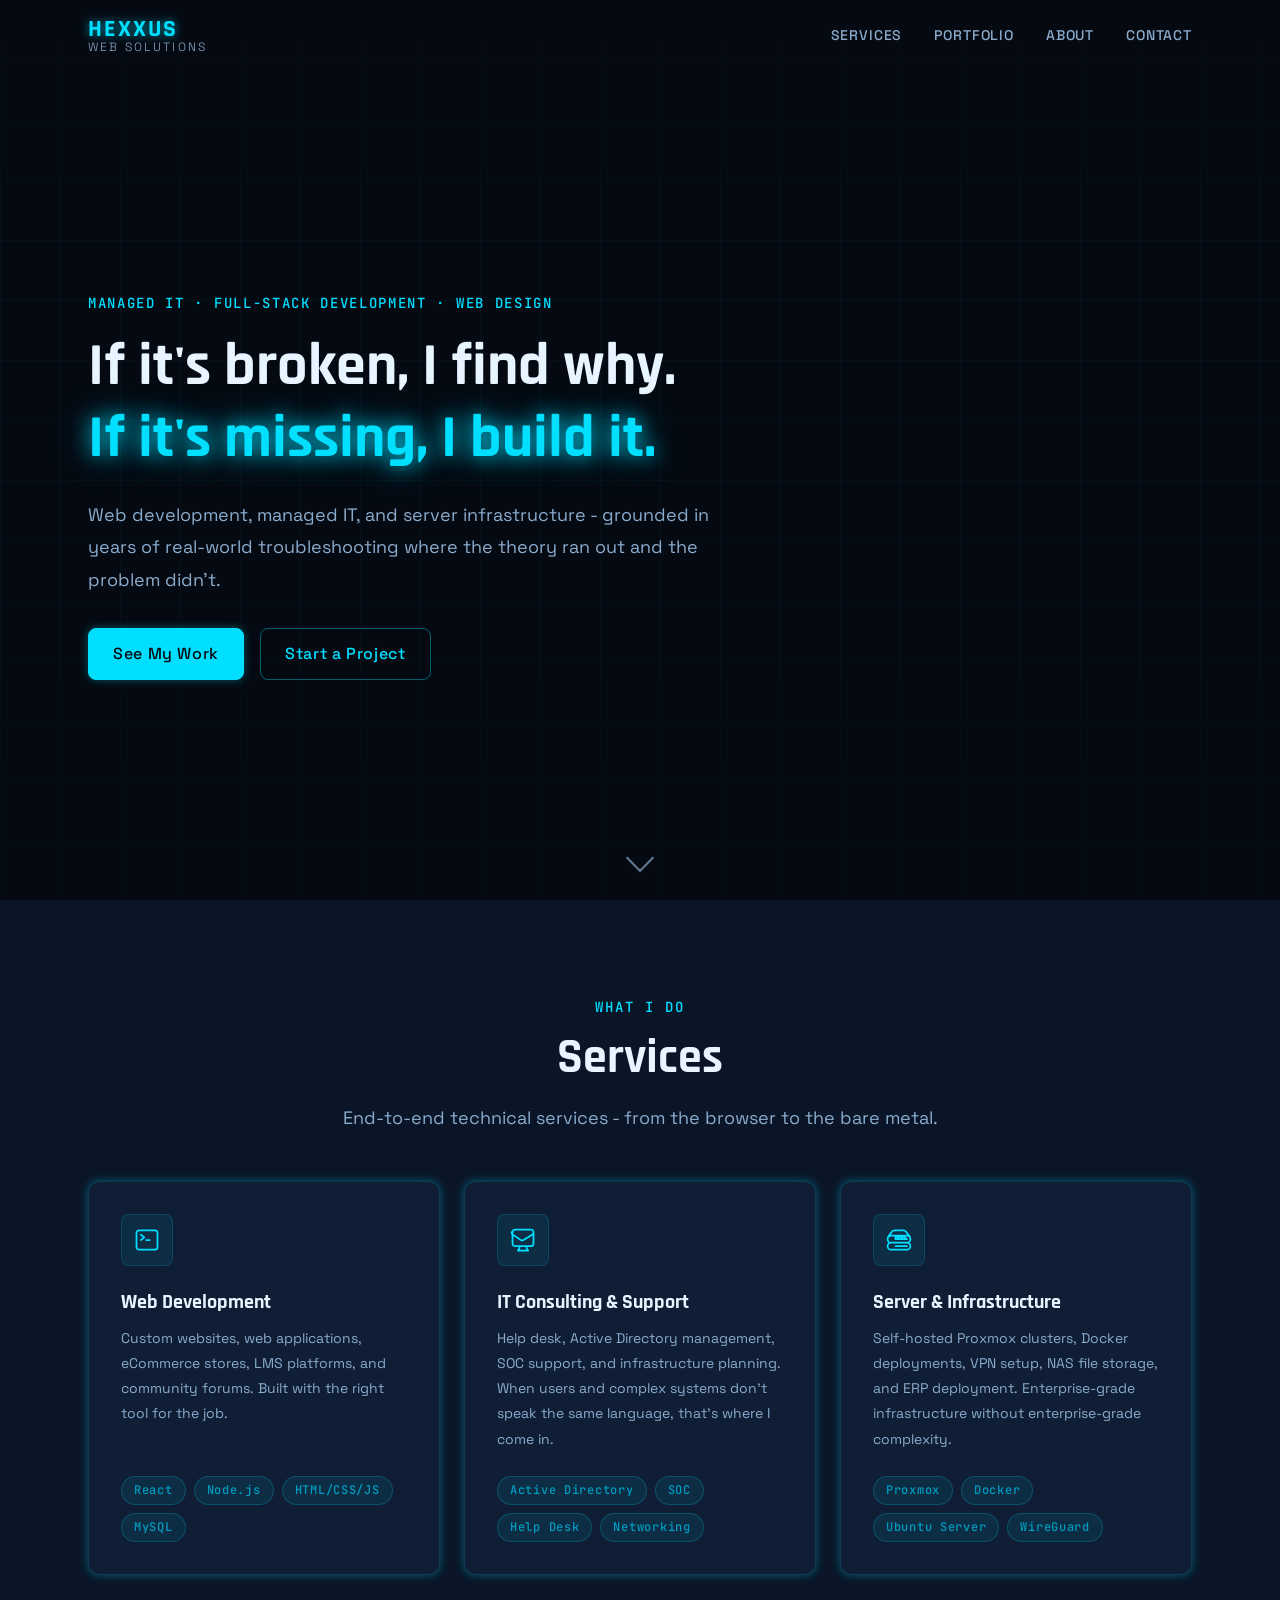
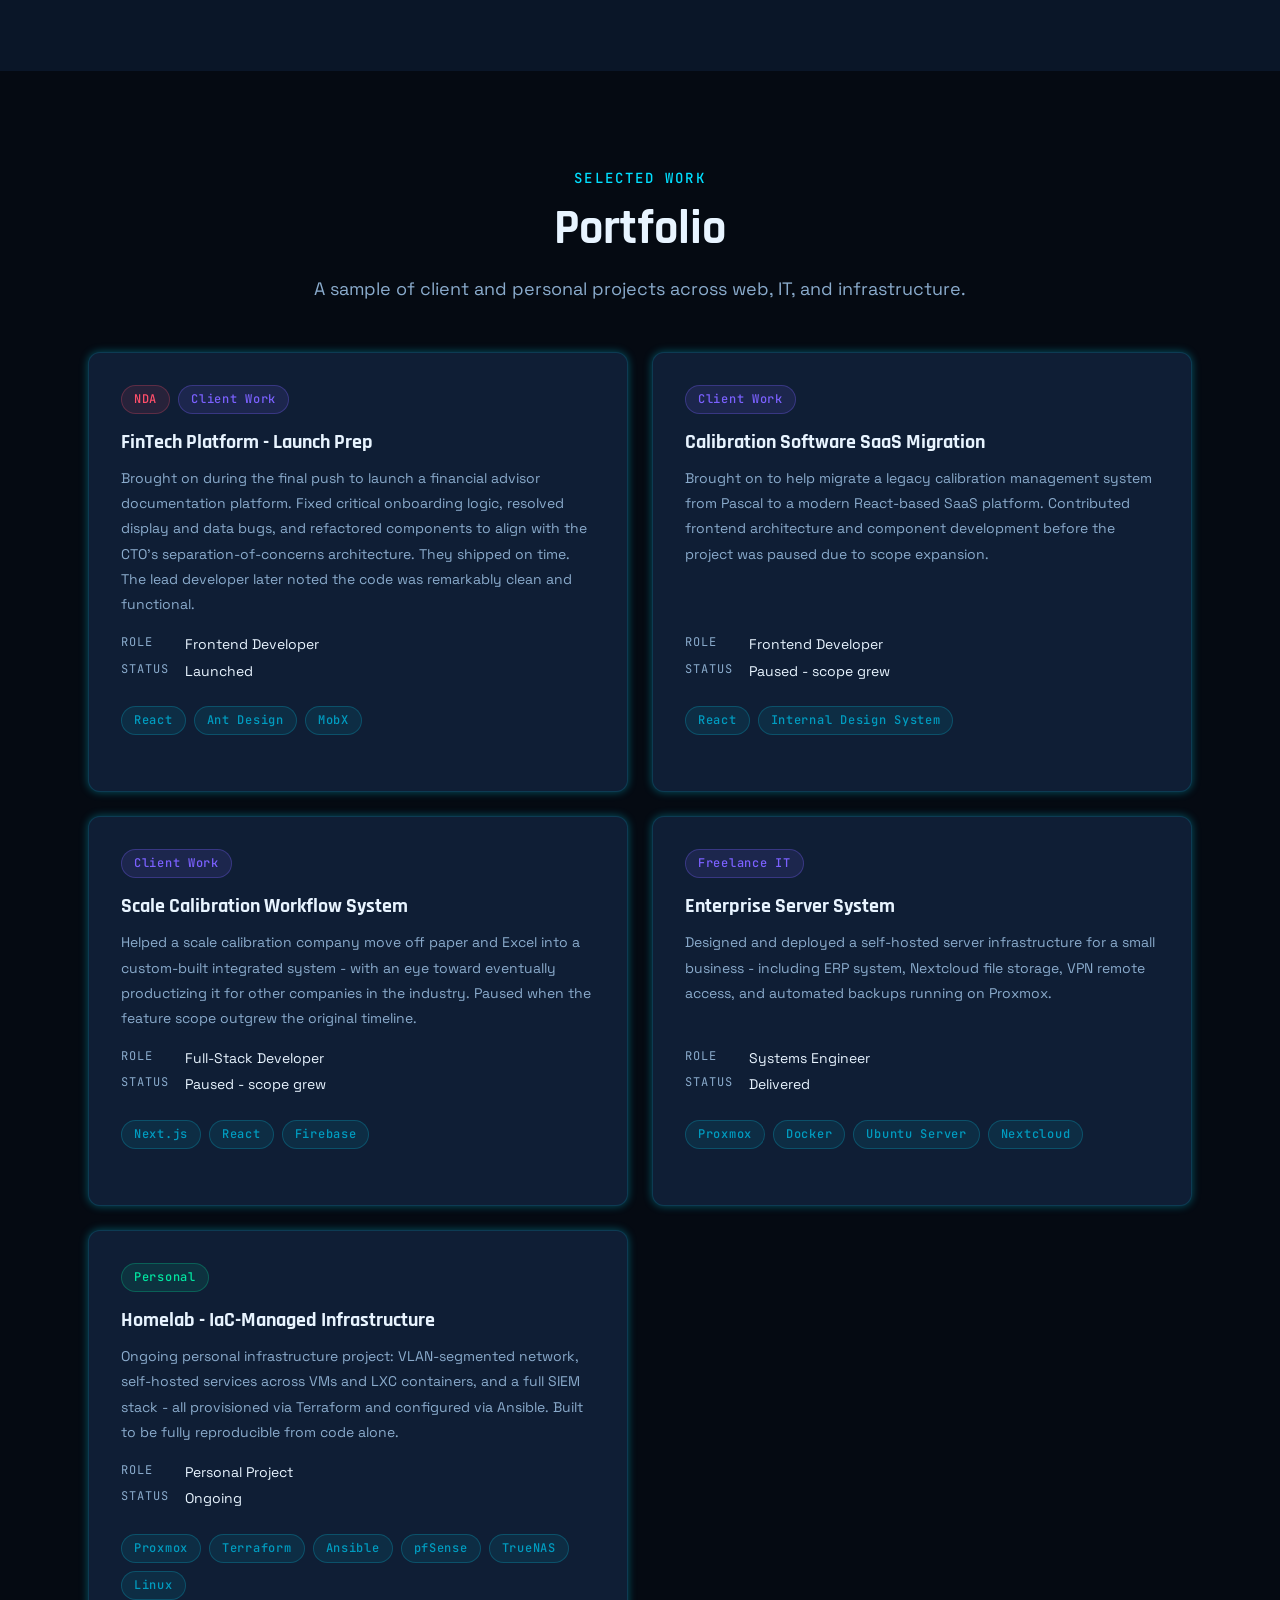
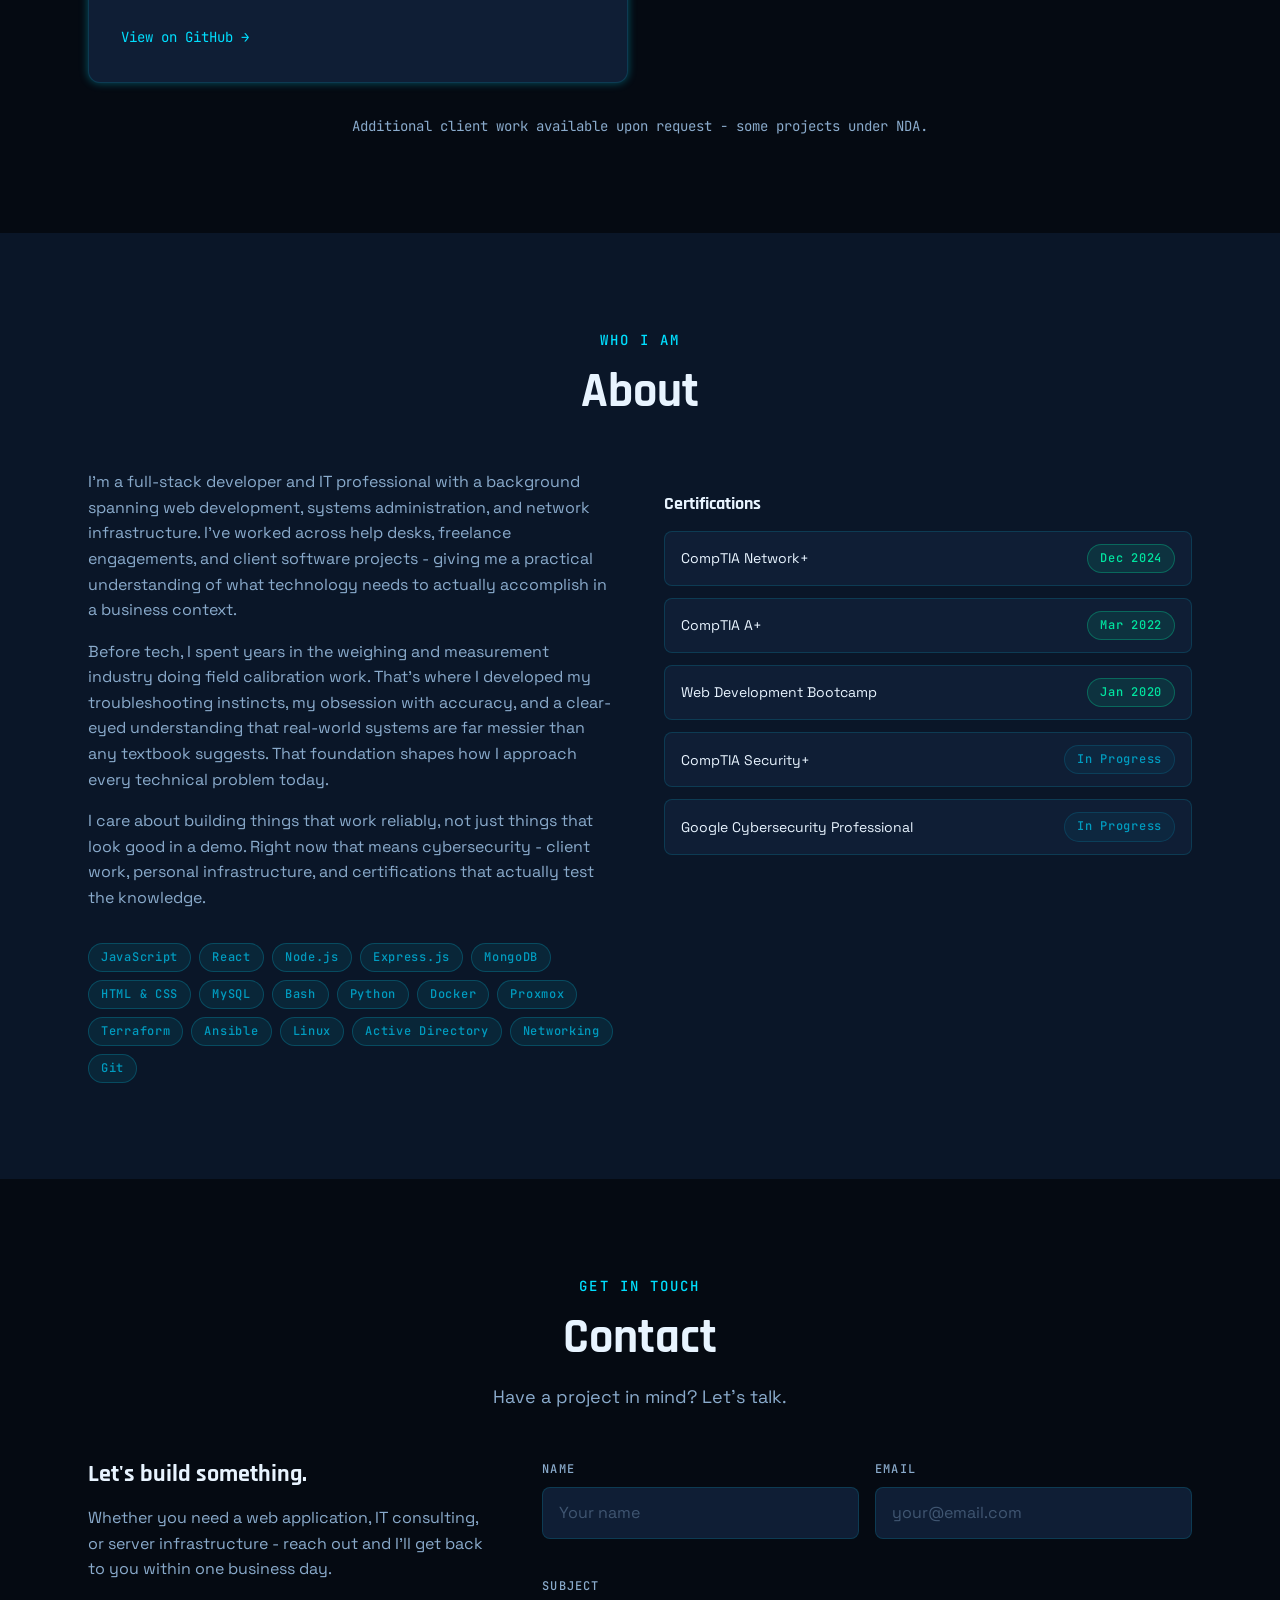
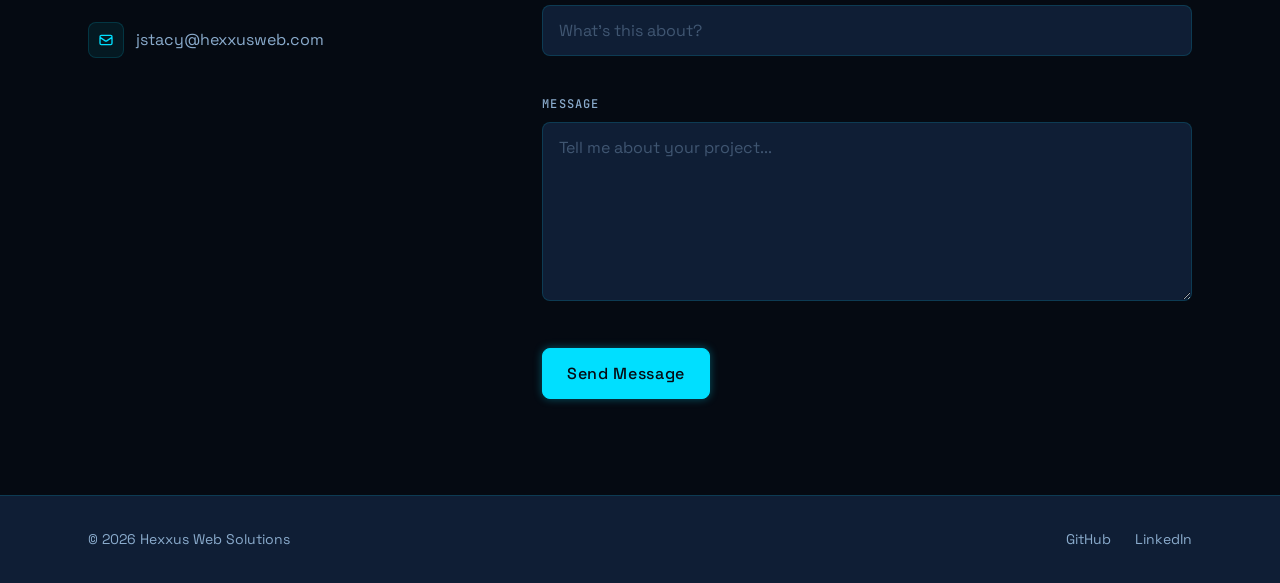
==== commit e064c4b0: "fix: apply editorial style guide - copy revisions and em-dash sweep" ====
--- a/index.html
+++ b/index.html
@@ -5,11 +5,11 @@
 	<meta name="viewport" content="width=device-width, initial-scale=1.0">
 	<meta
 		name="description"
-		content="Hexxus Web Solutions — full-stack web development, IT consulting, and server
+		content="Hexxus Web Solutions - full-stack web development, IT consulting, and server
 		infrastructure services. Based in the US, serving clients remotely."
 	>
 	<meta name="author" content="James Stacy">
-	<title>Hexxus Web Solutions — Full-Stack Development &amp; IT Solutions</title>
+	<title>Hexxus Web Solutions - Full-Stack Development &amp; IT Solutions</title>
 
 	<!-- Open Graph -->
 	<meta property="og:type" content="website">
@@ -17,7 +17,7 @@
 	<meta property="og:title" content="Hexxus Web Solutions">
 	<meta property="og:description" content="Full-Stack Development &amp; IT Solutions">
 
-	<!-- Fonts — loaded via link, not @import -->
+	<!-- Fonts - loaded via link, not @import -->
 	<link rel="preconnect" href="https://fonts.googleapis.com">
 	<link rel="preconnect" href="https://fonts.gstatic.com" crossorigin>
 	<link
@@ -25,10 +25,10 @@
 		rel="stylesheet"
 	>
 
-	<!-- Umami Analytics — replace YOUR-WEBSITE-ID after registering in Umami dashboard -->
+	<!-- Umami Analytics -->
 	<script defer src="https://analytics.sirhexx.com/script.js" data-website-id="01012255-a478-4e1d-929f-ee9b36e95f05"></script>
 
-	<!-- CSS — general → specific -->
+	<!-- CSS - general → specific -->
 	<link rel="stylesheet" href="assets/css/reset.css">
 	<link rel="stylesheet" href="assets/css/variables.css">
 	<link rel="stylesheet" href="assets/css/base.css">
@@ -40,15 +40,14 @@
 	<link rel="stylesheet" href="assets/css/components/badges.css">
 	<link rel="stylesheet" href="assets/css/components/forms.css">
 	<link rel="stylesheet" href="assets/css/utilities.css">
-	<script defer src="http://analytics.sirhexx.com/script.js" data-website-id="01012255-a478-4e1d-929f-ee9b36e95f05"></script>
 </head>
 <body>
 
-	<!-- Skip link — first focusable element for keyboard/screen-reader users -->
+	<!-- Skip link - first focusable element for keyboard/screen-reader users -->
 	<a class="skip-link" href="#main-content">Skip to main content</a>
 
 	<!-- ============================================
-	     Header — Fixed navigation
+	     Header - Fixed navigation
 	     ============================================ -->
 	<header
 		class="site-header"
@@ -58,7 +57,7 @@
 		<div class="site-header__inner">
 
 			<!-- Logo -->
-			<a class="site-logo" href="#hero" aria-label="Hexxus Web Solutions — home">
+			<a class="site-logo" href="#hero" aria-label="Hexxus Web Solutions - home">
 				<span class="site-logo__wordmark">HEXXUS</span>
 				<span class="site-logo__sub">Web Solutions</span>
 			</a>
@@ -71,7 +70,7 @@
 				<a class="site-nav__link" href="#contact">Contact</a>
 			</nav>
 
-			<!-- Hamburger — mobile only -->
+			<!-- Hamburger - mobile only -->
 			<button
 				class="nav-toggle"
 				type="button"
@@ -119,14 +118,14 @@
 					</h1>
 
 					<p class="hero__subheading">
-						Web development, managed IT, and server infrastructure — grounded in
+						Web development, managed IT, and server infrastructure - grounded in
 						years of real-world troubleshooting where the theory ran out and the
 						problem didn't.
 					</p>
 
 					<div class="hero__actions">
-						<a class="btn btn--primary" href="#portfolio">See My Work</a>
-						<a class="btn btn--ghost" href="#contact">Start a Project</a>
+						<a class="btn btn--primary" href="#portfolio" data-umami-event="cta-click" data-umami-event-button="see-my-work">See My Work</a>
+						<a class="btn btn--ghost" href="#contact" data-umami-event="cta-click" data-umami-event-button="start-a-project">Start a Project</a>
 					</div>
 
 				</div>
@@ -146,7 +145,7 @@
 					<span class="section__eyebrow">What I Do</span>
 					<h2 class="section__title" id="services-heading">Services</h2>
 					<p class="section__subtitle">
-						End-to-end technical services — from the browser to the bare metal.
+						End-to-end technical services - from the browser to the bare metal.
 					</p>
 				</header>
 
@@ -168,8 +167,7 @@
 						<h3 class="card__title">Web Development</h3>
 						<p class="card__desc">
 							Custom websites, web applications, eCommerce stores, LMS platforms,
-							and community forums. Built with the right tool for the job —
-							fast, accessible, and maintainable.
+							and community forums. Built with the right tool for the job.
 						</p>
 						<div class="card__tags">
 							<span class="badge badge--tech">React</span>
@@ -198,8 +196,7 @@
 						<h3 class="card__title">IT Consulting &amp; Support</h3>
 						<p class="card__desc">
 							Help desk, Active Directory management, SOC support, and
-							infrastructure planning. I bridge the gap between users and
-							complex systems — keeping your business operational.
+							infrastructure planning. When users and complex systems don't speak the same language, that's where I come in.
 						</p>
 						<div class="card__tags">
 							<span class="badge badge--tech">Active Directory</span>
@@ -260,14 +257,14 @@
 				<div class="portfolio__grid">
 
 					<!-- Project 1: Pulse360 -->
-					<article class="card card--project" data-reveal>
+					<article class="card card--project" data-reveal data-project-id="fintech-launch-prep">
 						<div class="card__project-header">
 							<div class="card__project-badges">
 								<span class="badge badge--nda">NDA</span>
 								<span class="badge badge--client">Client Work</span>
 							</div>
 						</div>
-						<h3 class="card__title">FinTech Platform — Launch Prep</h3>
+						<h3 class="card__title">FinTech Platform - Launch Prep</h3>
 						<p class="card__desc">
 							Brought on during the final push to launch a financial advisor
 							documentation platform. Fixed critical onboarding logic, resolved
@@ -290,7 +287,7 @@
 					</article>
 
 					<!-- Project 2: Indysoft legacy SaaS migration -->
-					<article class="card card--project" data-reveal>
+					<article class="card card--project" data-reveal data-project-id="calibration-saas-migration">
 						<div class="card__project-header">
 							<div class="card__project-badges">
 								<span class="badge badge--client">Client Work</span>
@@ -307,7 +304,7 @@
 							<dt class="card__meta-label">Role</dt>
 							<dd class="card__meta-value">Frontend Developer</dd>
 							<dt class="card__meta-label">Status</dt>
-							<dd class="card__meta-value">Paused — scope grew</dd>
+							<dd class="card__meta-value">Paused - scope grew</dd>
 						</dl>
 						<div class="card__tags">
 							<span class="badge badge--tech">React</span>
@@ -316,7 +313,7 @@
 					</article>
 
 					<!-- Project 2: Scale calibration paper-to-digital -->
-					<article class="card card--project" data-reveal>
+					<article class="card card--project" data-reveal data-project-id="scale-calibration-workflow">
 						<div class="card__project-header">
 							<div class="card__project-badges">
 								<span class="badge badge--client">Client Work</span>
@@ -325,7 +322,7 @@
 						<h3 class="card__title">Scale Calibration Workflow System</h3>
 						<p class="card__desc">
 							Helped a scale calibration company move off paper and Excel into
-							a custom-built integrated system — with an eye toward eventually
+							a custom-built integrated system - with an eye toward eventually
 							productizing it for other companies in the industry. Paused when
 							the feature scope outgrew the original timeline.
 						</p>
@@ -333,7 +330,7 @@
 							<dt class="card__meta-label">Role</dt>
 							<dd class="card__meta-value">Full-Stack Developer</dd>
 							<dt class="card__meta-label">Status</dt>
-							<dd class="card__meta-value">Paused — scope grew</dd>
+							<dd class="card__meta-value">Paused - scope grew</dd>
 						</dl>
 						<div class="card__tags">
 							<span class="badge badge--tech">Next.js</span>
@@ -343,7 +340,7 @@
 					</article>
 
 					<!-- Project 2: Enterprise Server System -->
-					<article class="card card--project" data-reveal>
+					<article class="card card--project" data-reveal data-project-id="enterprise-server-system">
 						<div class="card__project-header">
 							<div class="card__project-badges">
 								<span class="badge badge--client">Freelance IT</span>
@@ -352,7 +349,7 @@
 						<h3 class="card__title">Enterprise Server System</h3>
 						<p class="card__desc">
 							Designed and deployed a self-hosted server infrastructure for a
-							small business — including ERP system, Nextcloud file storage,
+							small business - including ERP system, Nextcloud file storage,
 							VPN remote access, and automated backups running on Proxmox.
 						</p>
 						<dl class="card__meta">
@@ -370,17 +367,17 @@
 					</article>
 
 					<!-- Project 3: Homelab -->
-					<article class="card card--project" data-reveal>
+					<article class="card card--project" data-reveal data-project-id="homelab-iac">
 						<div class="card__project-header">
 							<div class="card__project-badges">
 								<span class="badge badge--personal">Personal</span>
 							</div>
 						</div>
-						<h3 class="card__title">Homelab — IaC-Managed Infrastructure</h3>
+						<h3 class="card__title">Homelab - IaC-Managed Infrastructure</h3>
 						<p class="card__desc">
 							Ongoing personal infrastructure project: VLAN-segmented network,
 							self-hosted services across VMs and LXC containers, and a full
-							SIEM stack — all provisioned via Terraform and configured via
+							SIEM stack - all provisioned via Terraform and configured via
 							Ansible. Built to be fully reproducible from code alone.
 						</p>
 						<dl class="card__meta">
@@ -403,6 +400,8 @@
 								href="https://github.com/SirHexxus/homelab-command"
 								target="_blank"
 								rel="noopener noreferrer"
+								data-umami-event="outbound-link"
+								data-umami-event-destination="homelab-github"
 							>
 								View on GitHub
 								<span class="card__link-arrow" aria-hidden="true">→</span>
@@ -413,7 +412,7 @@
 				</div>
 
 				<p class="portfolio__note">
-					Additional client work available upon request — some projects under NDA.
+					Additional client work available upon request - some projects under NDA.
 				</p>
 
 			</div>
@@ -436,7 +435,7 @@
 							I'm a full-stack developer and IT professional with a background spanning
 							web development, systems administration, and network infrastructure.
 							I've worked across help desks, freelance engagements, and client
-							software projects — giving me a practical understanding of what
+							software projects - giving me a practical understanding of what
 							technology needs to actually accomplish in a business context.
 						</p>
 						<p>
@@ -448,9 +447,7 @@
 						</p>
 						<p>
 							I care about building things that work reliably, not just things
-							that look good in a demo. Currently deepening expertise in
-							cybersecurity alongside active client work and personal infrastructure
-							projects.
+							that look good in a demo. Right now that means cybersecurity - client work, personal infrastructure, and certifications that actually test the knowledge.
 						</p>
 
 						<!-- Skills -->
@@ -525,7 +522,7 @@
 						<h3 class="contact__pitch-title">Let's build something.</h3>
 						<p>
 							Whether you need a web application, IT consulting, or server
-							infrastructure — reach out and I'll get back to you within
+							infrastructure - reach out and I'll get back to you within
 							one business day.
 						</p>
 						<address class="contact__info">
@@ -533,6 +530,8 @@
 								class="contact-link"
 								href="mailto:jstacy@hexxusweb.com"
 								aria-label="Email jstacy@hexxusweb.com"
+								data-umami-event="outbound-link"
+								data-umami-event-destination="email"
 							>
 								<span class="contact-link__icon" aria-hidden="true">
 									<svg viewBox="0 0 24 24" fill="none" stroke="currentColor" stroke-width="2">
@@ -688,6 +687,8 @@
 					target="_blank"
 					rel="noopener noreferrer"
 					aria-label="GitHub profile (opens in new tab)"
+					data-umami-event="outbound-link"
+					data-umami-event-destination="github-profile"
 				>
 					GitHub
 				</a>
@@ -696,6 +697,8 @@
 					target="_blank"
 					rel="noopener noreferrer"
 					aria-label="LinkedIn profile (opens in new tab)"
+					data-umami-event="outbound-link"
+					data-umami-event-destination="linkedin"
 				>
 					LinkedIn
 				</a>
@@ -703,11 +706,12 @@
 		</div>
 	</footer>
 
-	<!-- JS — loaded at end of body with defer -->
+	<!-- JS - loaded at end of body with defer -->
 	<script src="assets/js/utils/dom.js" defer></script>
 	<script src="assets/js/utils/validate.js" defer></script>
 	<script src="assets/js/services/contactApi.js" defer></script>
 	<script src="assets/js/components/scrollReveal.js" defer></script>
+	<script src="assets/js/components/scrollDepth.js" defer></script>
 	<script src="assets/js/components/navigation.js" defer></script>
 	<script src="assets/js/components/contactForm.js" defer></script>
 	<script src="assets/js/main.js" defer></script>
--- a/assets/css/variables.css
+++ b/assets/css/variables.css
@@ -1,5 +1,5 @@
 /* ============================================
-   Design Tokens — hexxusweb.com
+   Design Tokens - hexxusweb.com
    All CSS custom properties live here.
    ============================================ */
 
@@ -19,6 +19,7 @@
 	--color-border-strong:   rgba(0, 223, 255, 0.4);
 	--color-error:           #FF4E6A;
 	--color-success:         #00E5A0;
+	--color-status-pending:  #009CC0;
 
 	/* ── Glow effects ────────────────────────── */
 	--glow-sm:      0 0 8px rgba(0, 223, 255, 0.35);
--- a/assets/css/base.css
+++ b/assets/css/base.css
@@ -1,5 +1,5 @@
 /* ============================================
-   Base — hexxusweb.com
+   Base - hexxusweb.com
    Base element styles: typography, body defaults, links.
    ============================================ */
 
--- a/assets/css/layout.css
+++ b/assets/css/layout.css
@@ -1,5 +1,5 @@
 /* ============================================
-   Layout — hexxusweb.com
+   Layout - hexxusweb.com
    Section layouts, grid, spacing, containers.
    ============================================ */
 
--- a/assets/css/components/cards.css
+++ b/assets/css/components/cards.css
@@ -1,5 +1,5 @@
 /* ============================================
-   Cards — service cards + project cards
+   Cards - service cards + project cards
    ============================================ */
 
 
--- a/assets/css/components/badges.css
+++ b/assets/css/components/badges.css
@@ -1,5 +1,5 @@
 /* ============================================
-   Badges — tech stack tags, role/client labels
+   Badges - tech stack tags, role/client labels
    ============================================ */
 
 .badge {
@@ -31,7 +31,7 @@
 /* NDA label */
 .badge--nda {
 	background-color: rgba(255, 78, 106, 0.1);
-	color: #FF4E6A;
+	color: var(--color-error);
 	border: 1px solid rgba(255, 78, 106, 0.25);
 }
 
@@ -56,7 +56,7 @@
 }
 
 .badge--cert-progress {
-	background-color: rgba(255, 193, 7, 0.08);
-	color: #FFC107;
-	border: 1px solid rgba(255, 193, 7, 0.2);
+	background-color: rgba(0, 156, 192, 0.08);
+	color: var(--color-status-pending);
+	border: 1px solid rgba(0, 156, 192, 0.2);
 }
--- a/assets/css/components/forms.css
+++ b/assets/css/components/forms.css
@@ -1,5 +1,5 @@
 /* ============================================
-   Forms — contact form
+   Forms - contact form
    ============================================ */
 
 .form {
@@ -102,7 +102,7 @@
 .form-banner--error {
 	background-color: rgba(255, 78, 106, 0.1);
 	border: 1px solid rgba(255, 78, 106, 0.3);
-	color: #FF4E6A;
+	color: var(--color-error);
 }
 
 
--- a/assets/css/utilities.css
+++ b/assets/css/utilities.css
@@ -1,5 +1,5 @@
 /* ============================================
-   Utilities — hexxusweb.com
+   Utilities - hexxusweb.com
    Single-purpose utility classes.
    ============================================ */
 
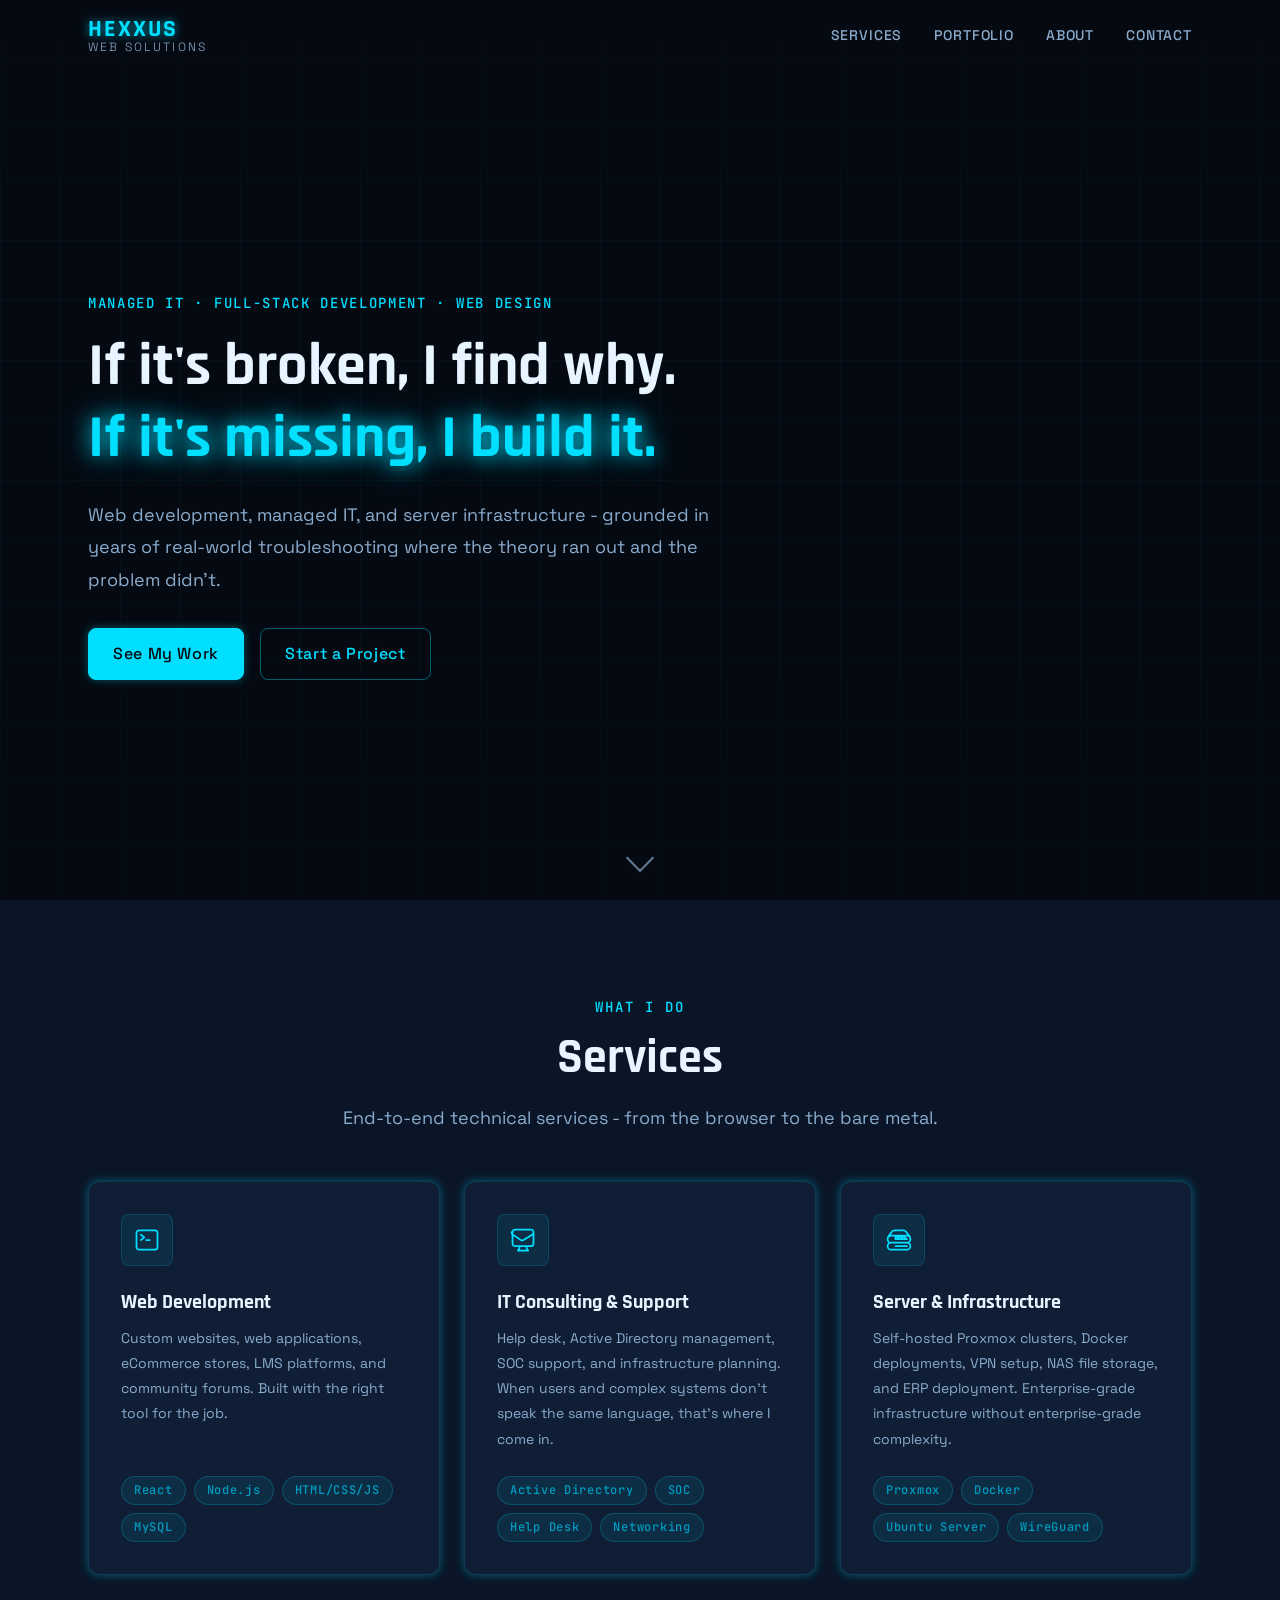
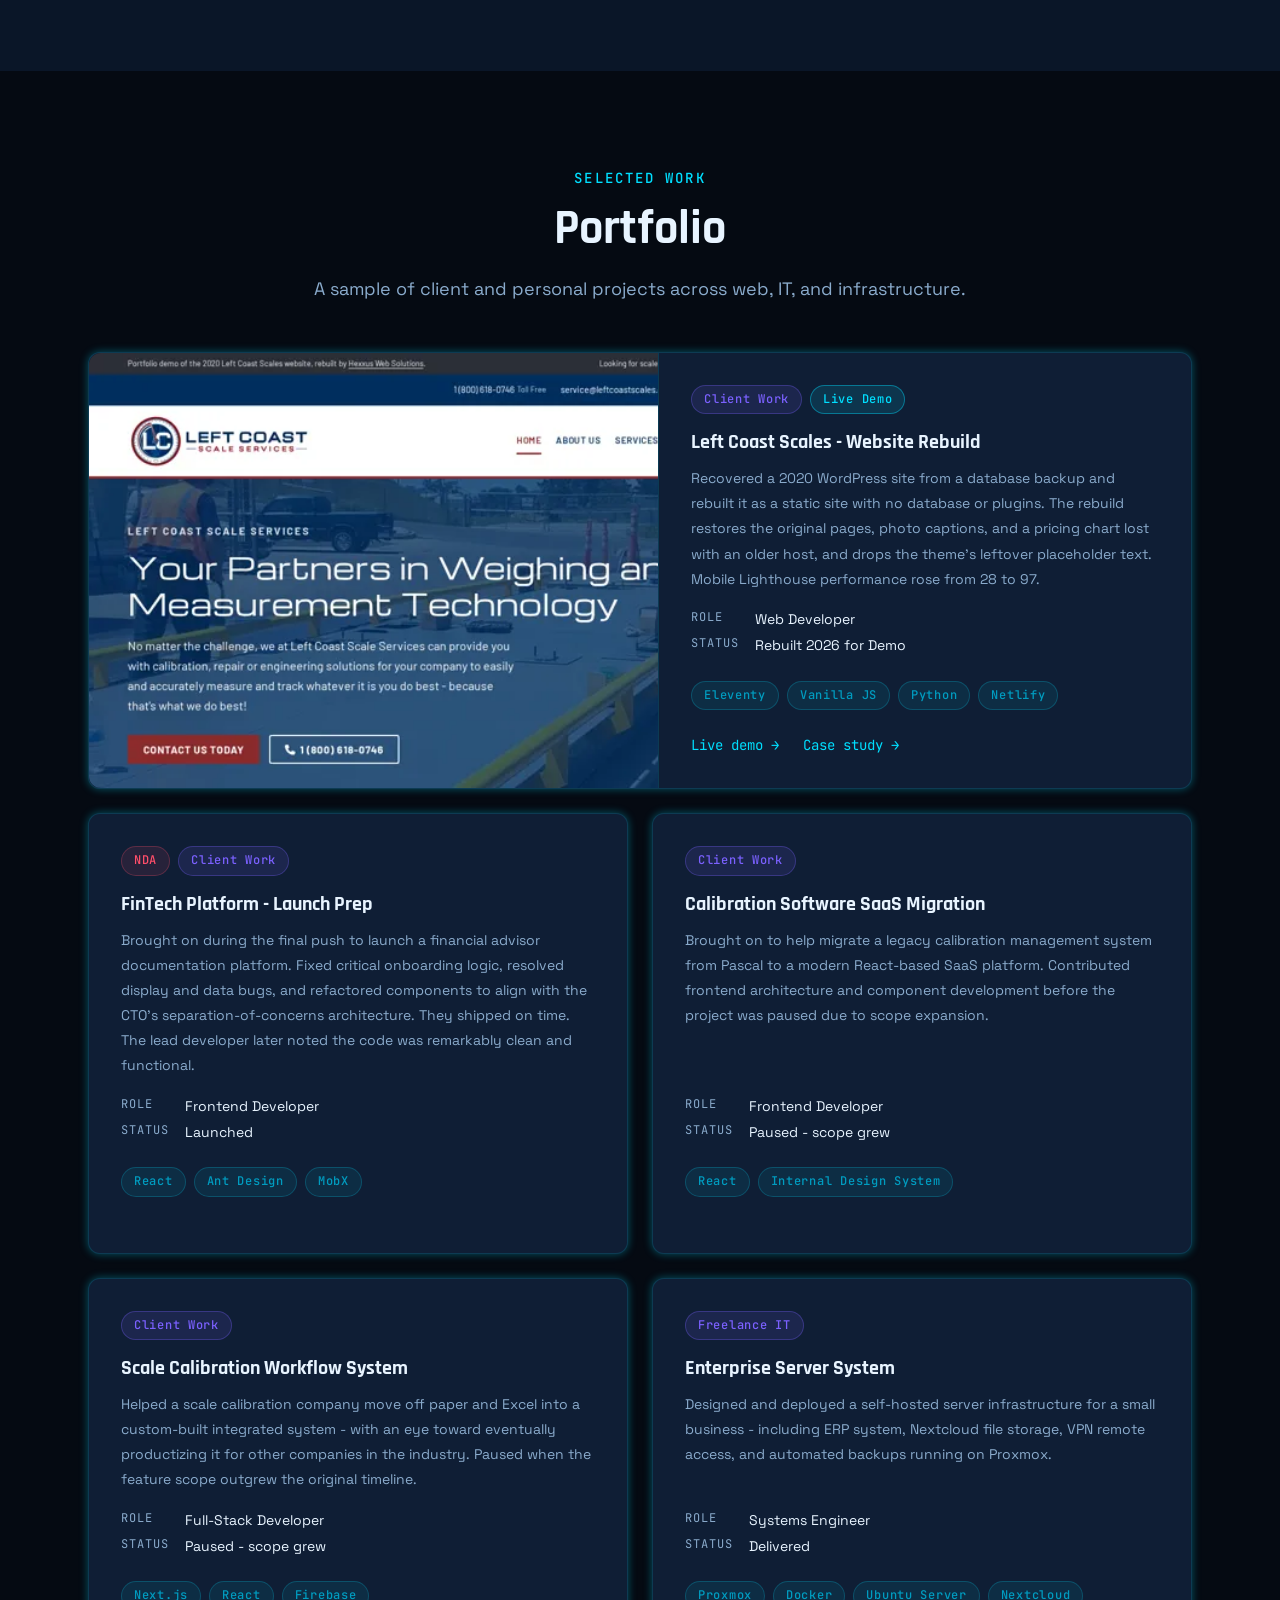
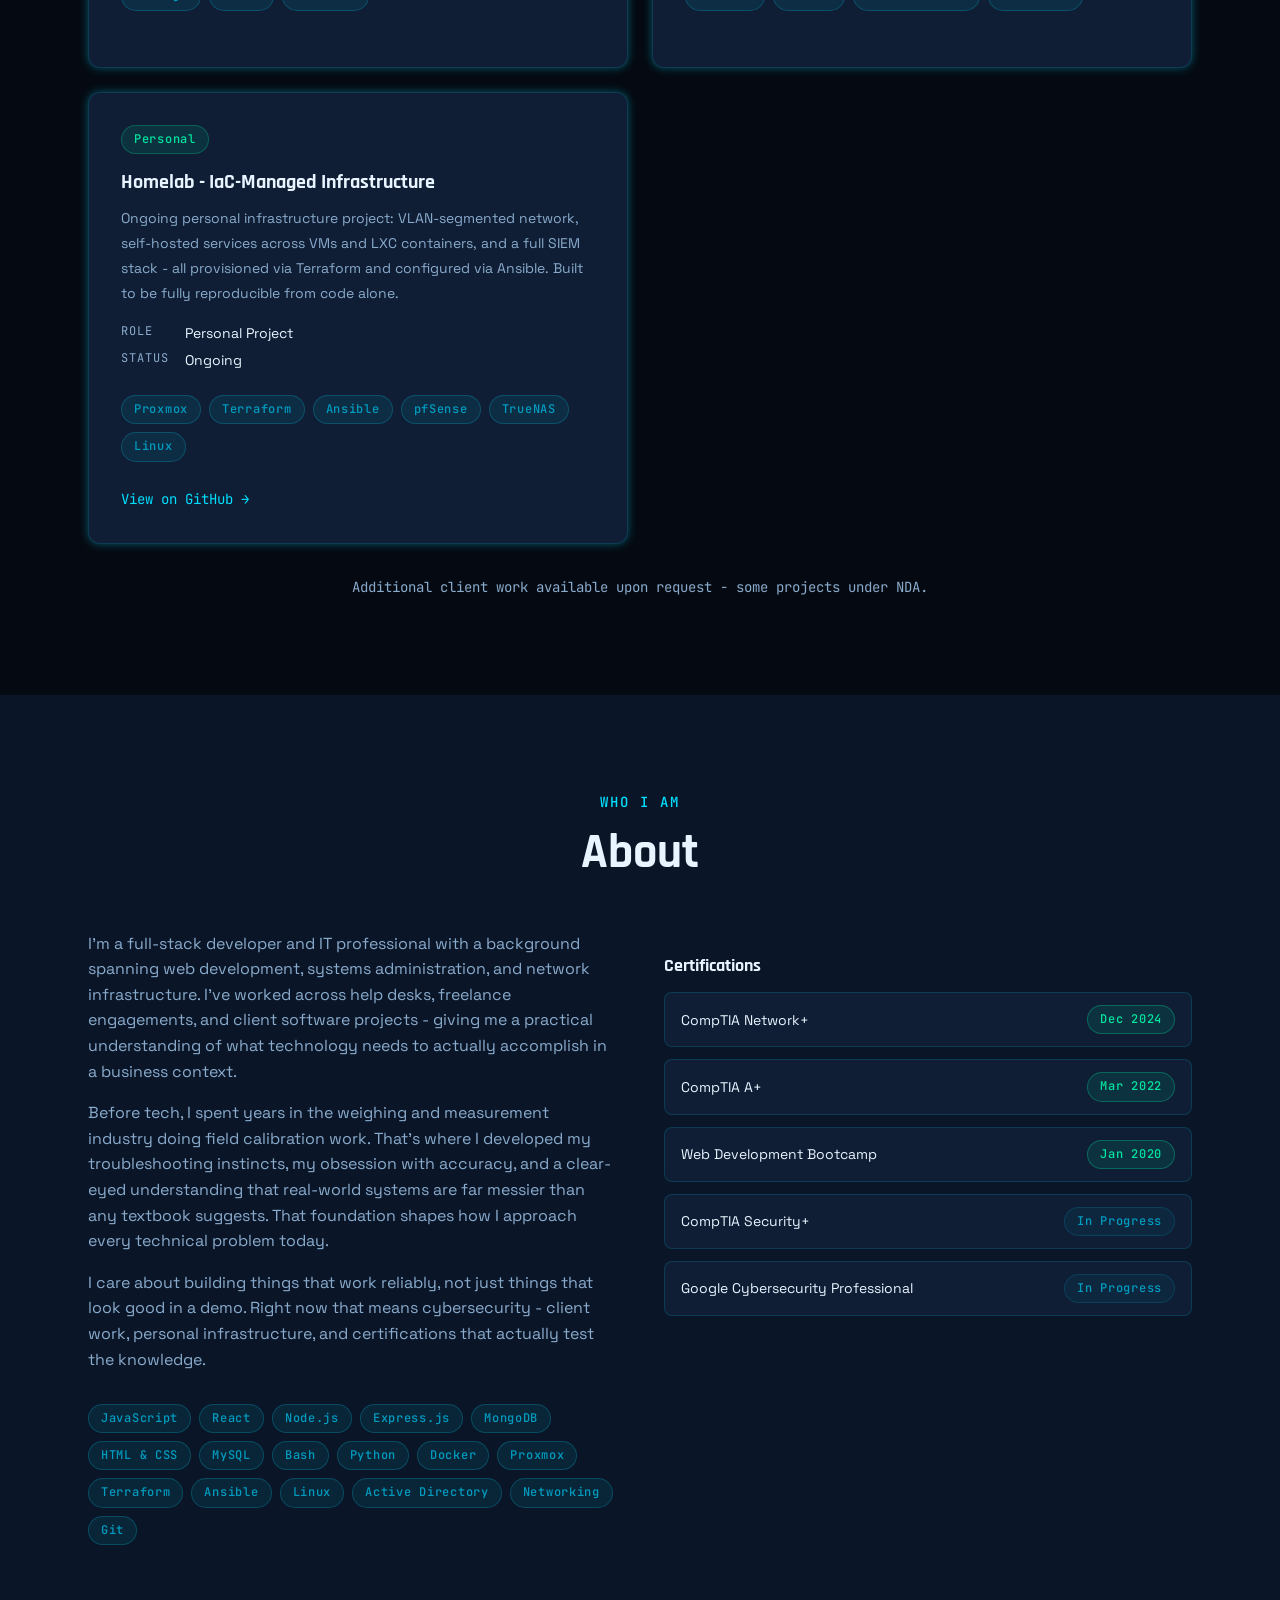
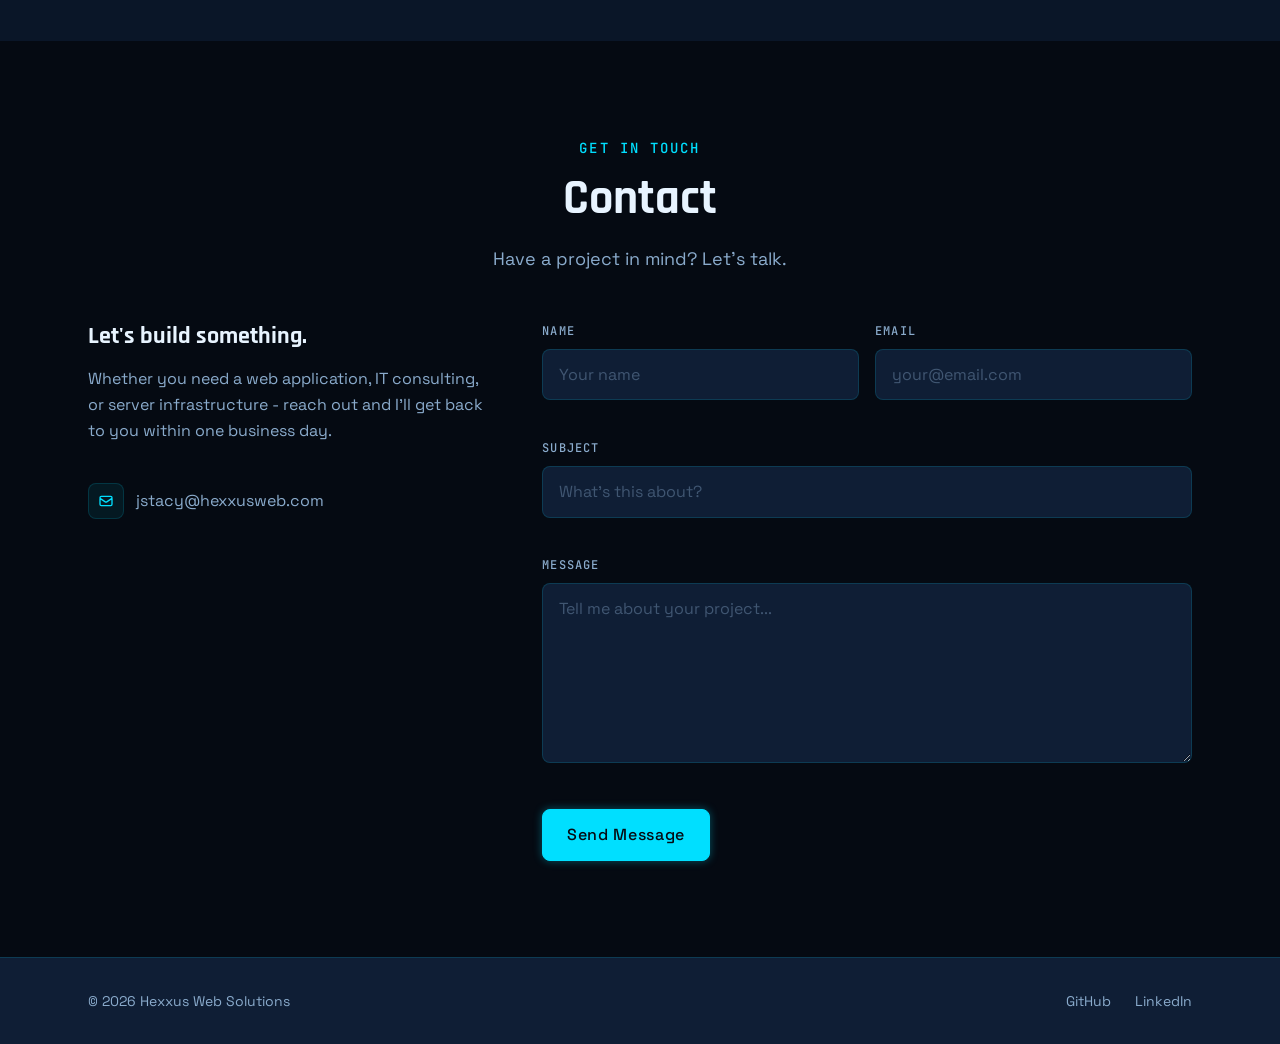
==== commit 000fe240: "Add the Left Coast Scales rebuild as a featured portfolio card" ====
--- a/index.html
+++ b/index.html
@@ -124,8 +124,8 @@
 					</p>
 
 					<div class="hero__actions">
-						<a class="btn btn--primary" href="#portfolio" data-umami-event="cta-click" data-umami-event-button="see-my-work">See My Work</a>
-						<a class="btn btn--ghost" href="#contact" data-umami-event="cta-click" data-umami-event-button="start-a-project">Start a Project</a>
+						<a class="btn btn--primary" data-umami-event="cta-click" data-umami-event-button="see-my-work" href="#portfolio">See My Work</a>
+						<a class="btn btn--ghost" data-umami-event="cta-click" data-umami-event-button="start-a-project" href="#contact">Start a Project</a>
 					</div>
 
 				</div>
@@ -256,6 +256,77 @@
 
 				<div class="portfolio__grid">
 
+					<!-- Left Coast Scales: recovered and rebuilt site, with a live demo -->
+					<article
+						class="card card--project card--featured"
+						data-reveal
+						data-project-id="lcs-rebuild"
+					>
+						<img
+							class="card__preview"
+							srcset="
+								/assets/images/portfolio/lcs-rebuild-640.webp 640w,
+								/assets/images/portfolio/lcs-rebuild-1280.webp 1280w
+							"
+							sizes="(min-width: 1024px) 640px, (min-width: 768px) 55vw, 100vw"
+							src="/assets/images/portfolio/lcs-rebuild-640.webp"
+							alt="Home page of the rebuilt Left Coast Scales website"
+							width="640"
+							height="360"
+							loading="lazy"
+						>
+						<div class="card__project-header">
+							<div class="card__project-badges">
+								<span class="badge badge--client">Client Work</span>
+								<span class="badge badge--demo">Live Demo</span>
+							</div>
+						</div>
+						<h3 class="card__title">Left Coast Scales - Website Rebuild</h3>
+						<p class="card__desc">
+							Recovered a 2020 WordPress site from a database backup and rebuilt it as
+							a static site with no database or plugins. The rebuild restores the
+							original pages, photo captions, and a pricing chart lost with an older
+							host, and drops the theme's leftover placeholder text. Mobile Lighthouse
+							performance rose from 28 to 97.
+						</p>
+						<dl class="card__meta">
+							<dt class="card__meta-label">Role</dt>
+							<dd class="card__meta-value">Web Developer</dd>
+							<dt class="card__meta-label">Status</dt>
+							<dd class="card__meta-value">Rebuilt 2026 for Demo</dd>
+						</dl>
+						<div class="card__tags">
+							<span class="badge badge--tech">Eleventy</span>
+							<span class="badge badge--tech">Vanilla JS</span>
+							<span class="badge badge--tech">Python</span>
+							<span class="badge badge--tech">Netlify</span>
+						</div>
+						<footer class="card__footer card__footer--links">
+							<a
+								class="card__link"
+								data-umami-event="outbound-link"
+								data-umami-event-destination="lcs-demo"
+								href="https://lcs.hexxusweb.com/"
+								target="_blank"
+								rel="noopener noreferrer"
+							>
+								Live demo
+								<span class="card__link-arrow" aria-hidden="true">→</span>
+							</a>
+							<a
+								class="card__link"
+								data-umami-event="outbound-link"
+								data-umami-event-destination="lcs-case-study"
+								href="https://lcs.hexxusweb.com/about-this-build/"
+								target="_blank"
+								rel="noopener noreferrer"
+							>
+								Case study
+								<span class="card__link-arrow" aria-hidden="true">→</span>
+							</a>
+						</footer>
+					</article>
+
 					<!-- Project 1: Pulse360 -->
 					<article class="card card--project" data-reveal data-project-id="fintech-launch-prep">
 						<div class="card__project-header">
@@ -397,11 +468,11 @@
 						<footer class="card__footer">
 							<a
 								class="card__link"
+								data-umami-event="outbound-link"
+								data-umami-event-destination="homelab-github"
 								href="https://github.com/SirHexxus/homelab-command"
 								target="_blank"
 								rel="noopener noreferrer"
-								data-umami-event="outbound-link"
-								data-umami-event-destination="homelab-github"
 							>
 								View on GitHub
 								<span class="card__link-arrow" aria-hidden="true">→</span>
@@ -528,10 +599,10 @@
 						<address class="contact__info">
 							<a
 								class="contact-link"
+								data-umami-event="outbound-link"
+								data-umami-event-destination="email"
 								href="mailto:jstacy@hexxusweb.com"
 								aria-label="Email jstacy@hexxusweb.com"
-								data-umami-event="outbound-link"
-								data-umami-event-destination="email"
 							>
 								<span class="contact-link__icon" aria-hidden="true">
 									<svg viewBox="0 0 24 24" fill="none" stroke="currentColor" stroke-width="2">
@@ -683,22 +754,22 @@
 			</p>
 			<nav class="site-footer__links" aria-label="Footer links">
 				<a
+					data-umami-event="outbound-link"
+					data-umami-event-destination="github-profile"
 					href="https://github.com/SirHexxus"
+					aria-label="GitHub profile (opens in new tab)"
 					target="_blank"
 					rel="noopener noreferrer"
-					aria-label="GitHub profile (opens in new tab)"
-					data-umami-event="outbound-link"
-					data-umami-event-destination="github-profile"
 				>
 					GitHub
 				</a>
 				<a
+					data-umami-event="outbound-link"
+					data-umami-event-destination="linkedin"
 					href="https://linkedin.com/in/james-m-stacy"
+					aria-label="LinkedIn profile (opens in new tab)"
 					target="_blank"
 					rel="noopener noreferrer"
-					aria-label="LinkedIn profile (opens in new tab)"
-					data-umami-event="outbound-link"
-					data-umami-event-destination="linkedin"
 				>
 					LinkedIn
 				</a>
--- a/assets/css/components/cards.css
+++ b/assets/css/components/cards.css
@@ -130,6 +130,65 @@
 	margin-top: auto;
 }
 
+/* Several links side by side, such as a live demo and its case study. */
+.card__footer--links {
+	display: flex;
+	flex-wrap: wrap;
+	gap: var(--space-2) var(--space-6);
+}
+
+
+/* ── Demo card: project card with a screenshot ── */
+
+/* The screenshot runs edge to edge across the top of the card, so the
+   negative margins cancel the card's padding on three sides. */
+.card__preview {
+	width: calc(100% + 2 * var(--space-8));
+	max-width: none;
+	height: auto;
+	margin: calc(-1 * var(--space-8)) calc(-1 * var(--space-8)) var(--space-6);
+	border-bottom: 1px solid var(--color-border);
+	border-radius: var(--radius-lg) var(--radius-lg) 0 0;
+	aspect-ratio: 16 / 9;
+	object-fit: cover;
+	object-position: top;
+}
+
+
+/* ── Featured card: full width, screenshot beside the details ── */
+
+/* Phones keep the stacked card. From the two-column breakpoint up, a
+   featured card spans the whole grid, so its screenshot does not stretch
+   the card next to it. */
+@media (min-width: 768px) {
+	.card--featured {
+		display: grid;
+		grid-column: 1 / -1;
+		grid-template-columns: minmax(0, 1.15fr) minmax(0, 1fr);
+		column-gap: var(--space-8);
+		align-content: start;
+	}
+
+	.card--featured > :not(.card__preview) {
+		grid-column: 2;
+	}
+
+	/* Bleeds to the card's top, bottom and left edges. */
+	.card--featured .card__preview {
+		grid-row: 1 / span 6;
+		grid-column: 1;
+		width: calc(100% + var(--space-8));
+		height: calc(100% + 2 * var(--space-8));
+		margin: calc(-1 * var(--space-8)) 0 calc(-1 * var(--space-8)) calc(-1 * var(--space-8));
+		border-right: 1px solid var(--color-border);
+		border-bottom: 0;
+		border-radius: var(--radius-lg) 0 0 var(--radius-lg);
+		aspect-ratio: auto;
+		/* Crop from the right, keeping the logo and headline in view. */
+		object-position: left top;
+	}
+}
+
 .card__link {
 	display: inline-flex;
 	align-items: center;
--- a/assets/css/components/badges.css
+++ b/assets/css/components/badges.css
@@ -35,6 +35,13 @@
 	border: 1px solid rgba(255, 78, 106, 0.25);
 }
 
+/* Work with a live demo to visit */
+.badge--demo {
+	background-color: rgba(0, 223, 255, 0.12);
+	color: var(--color-cherenkov);
+	border: 1px solid var(--color-border-strong);
+}
+
 /* Personal project */
 .badge--personal {
 	background-color: rgba(0, 229, 160, 0.1);
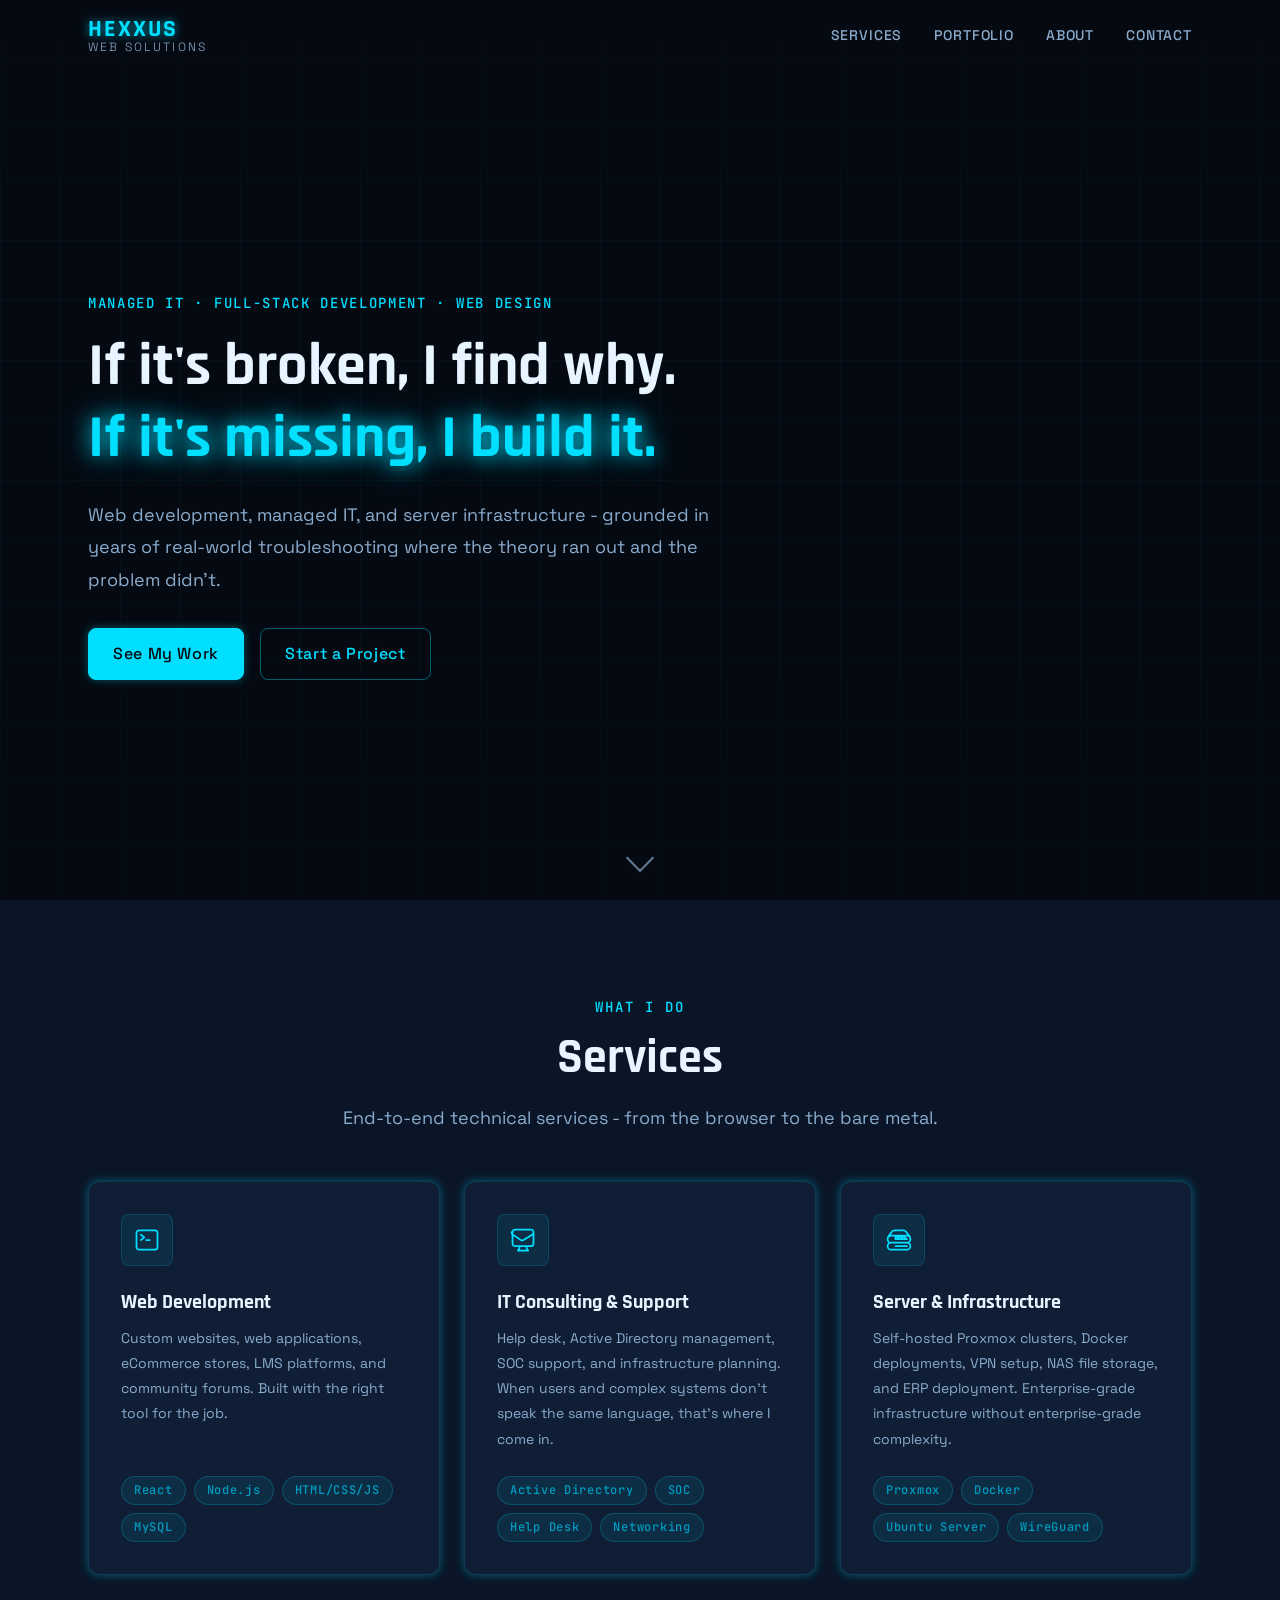
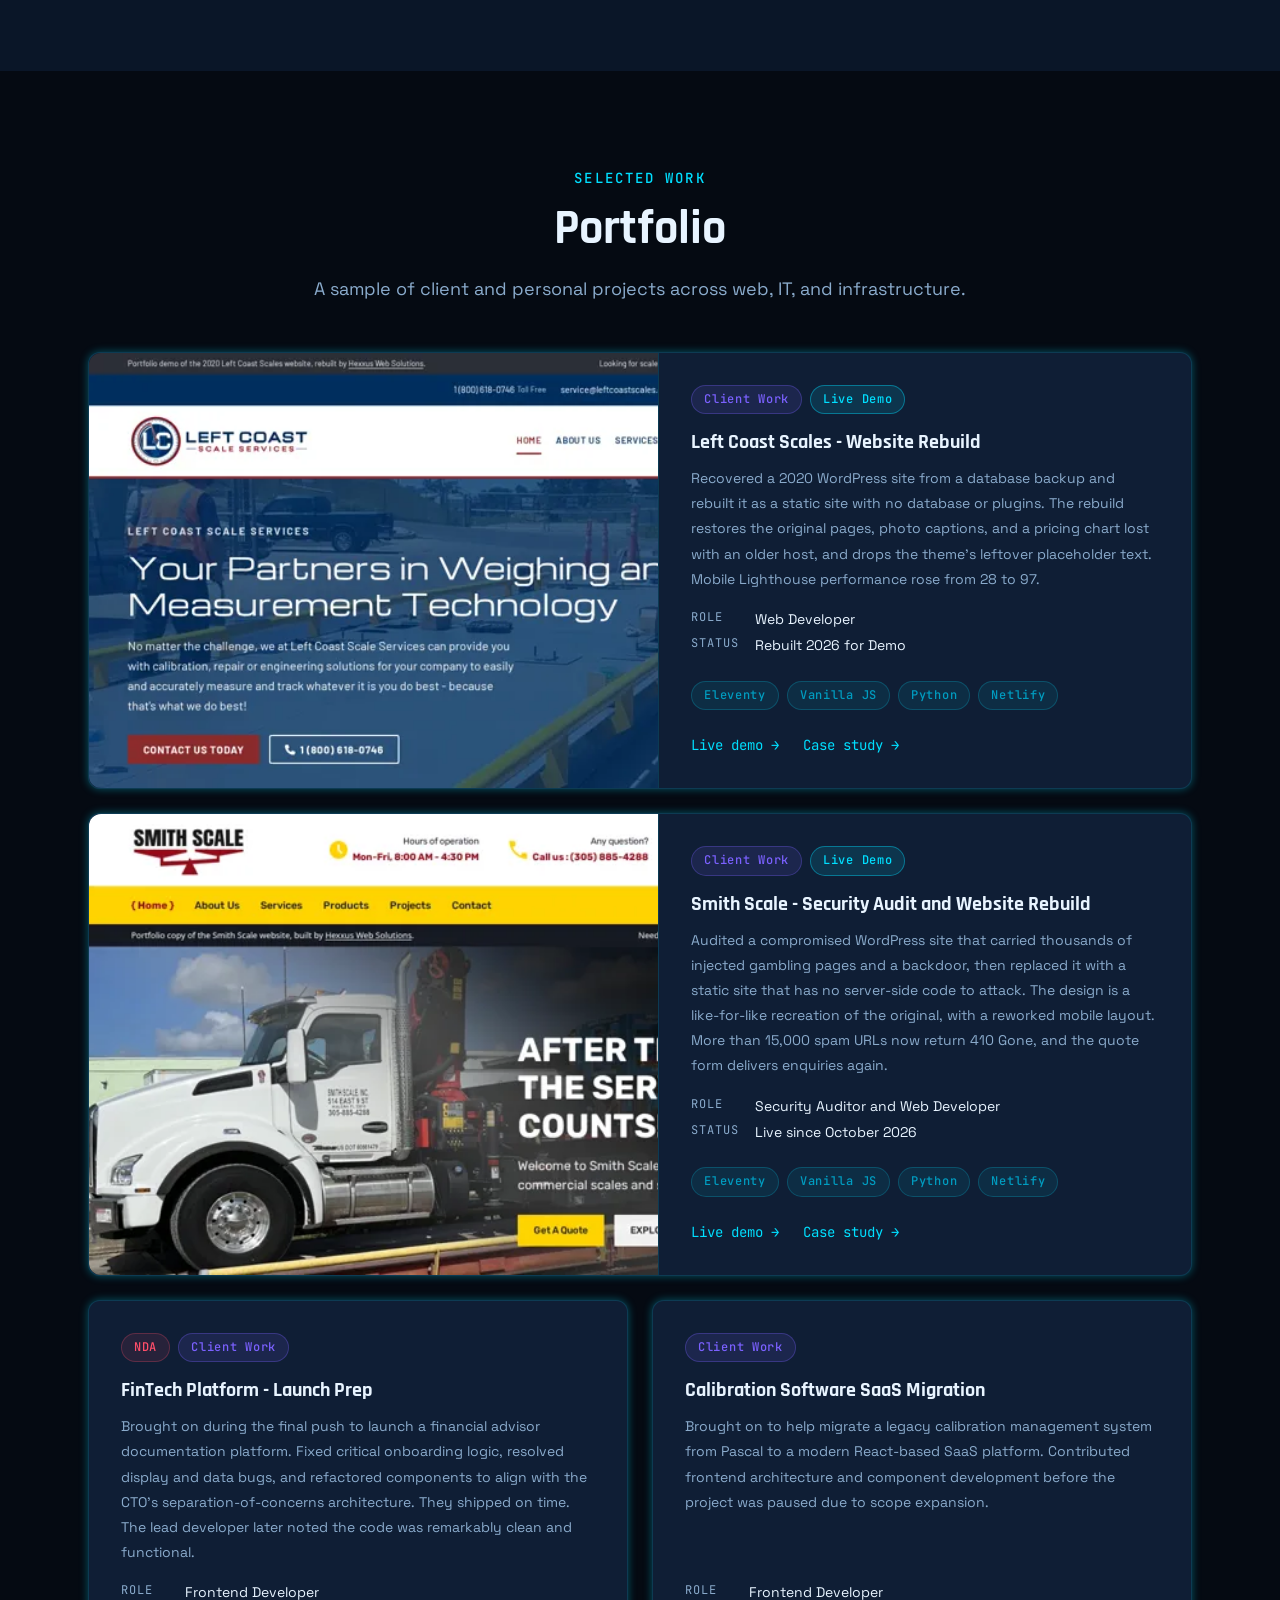
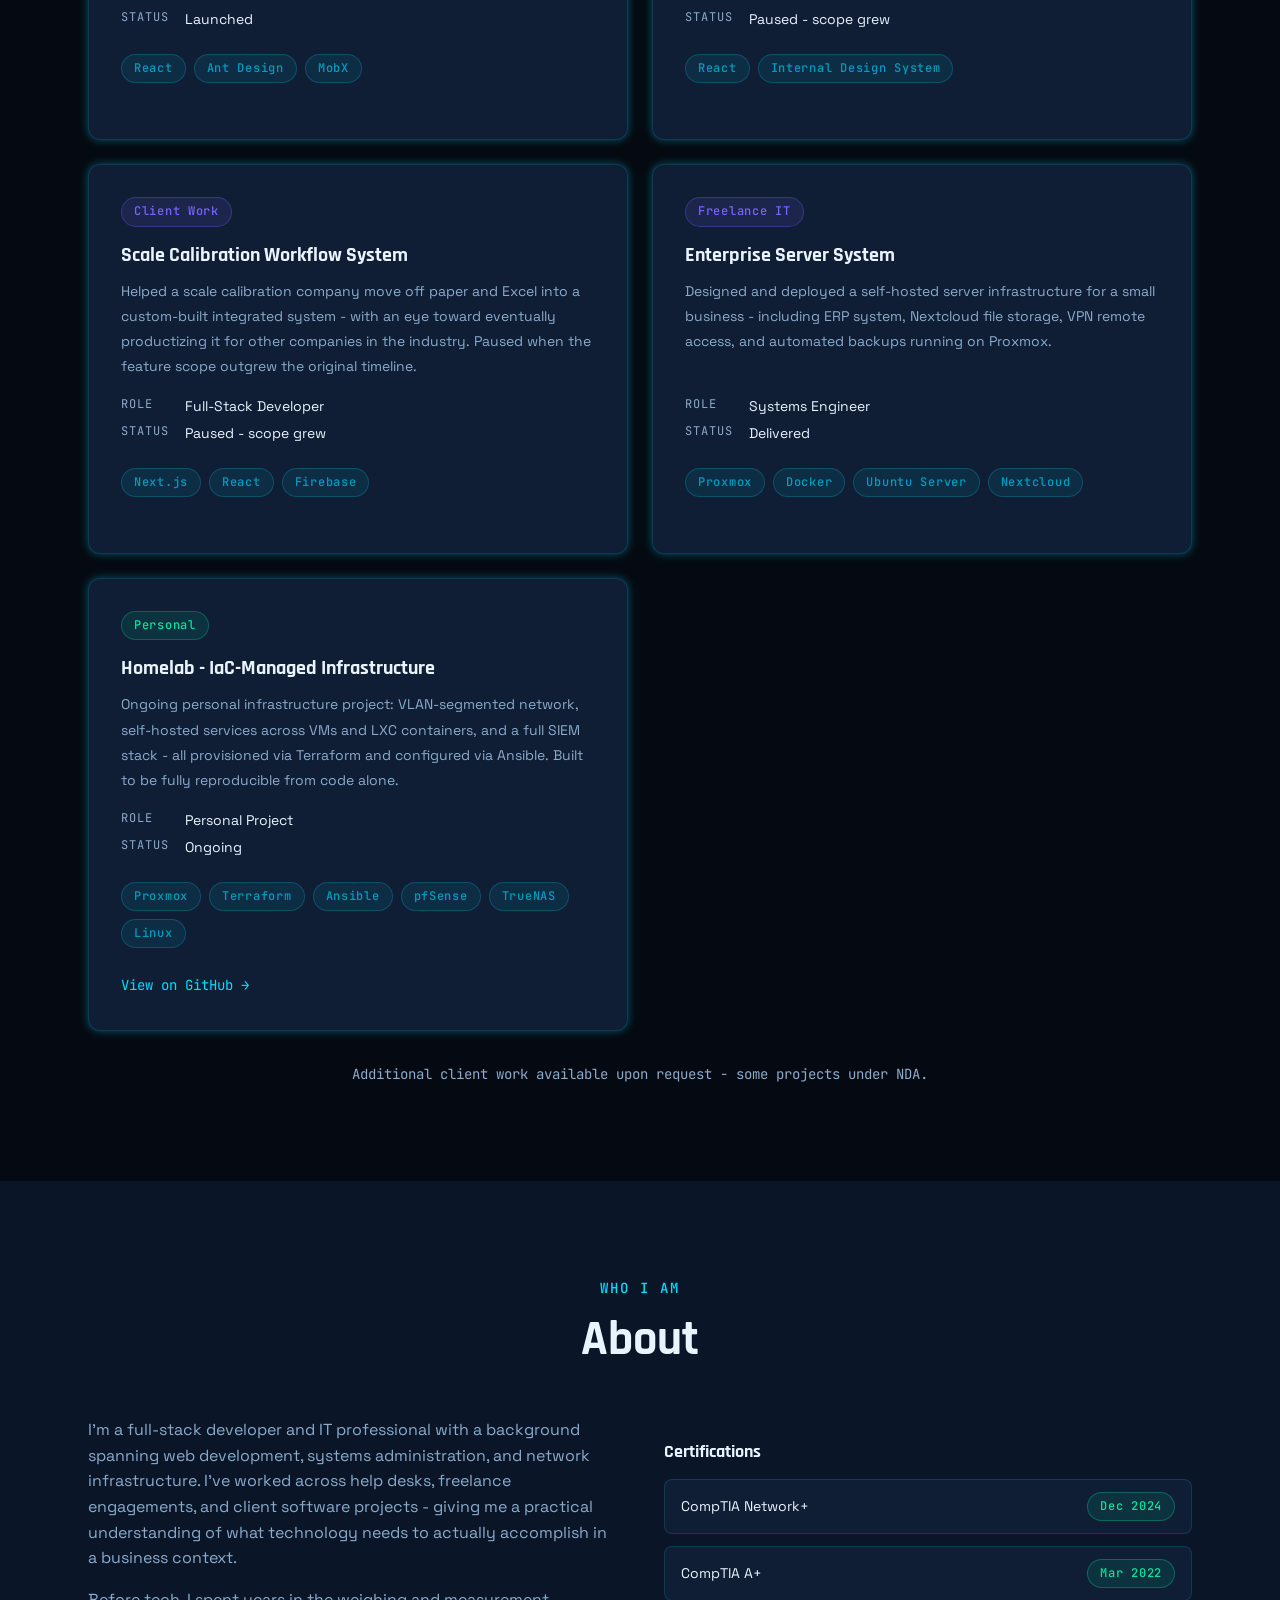
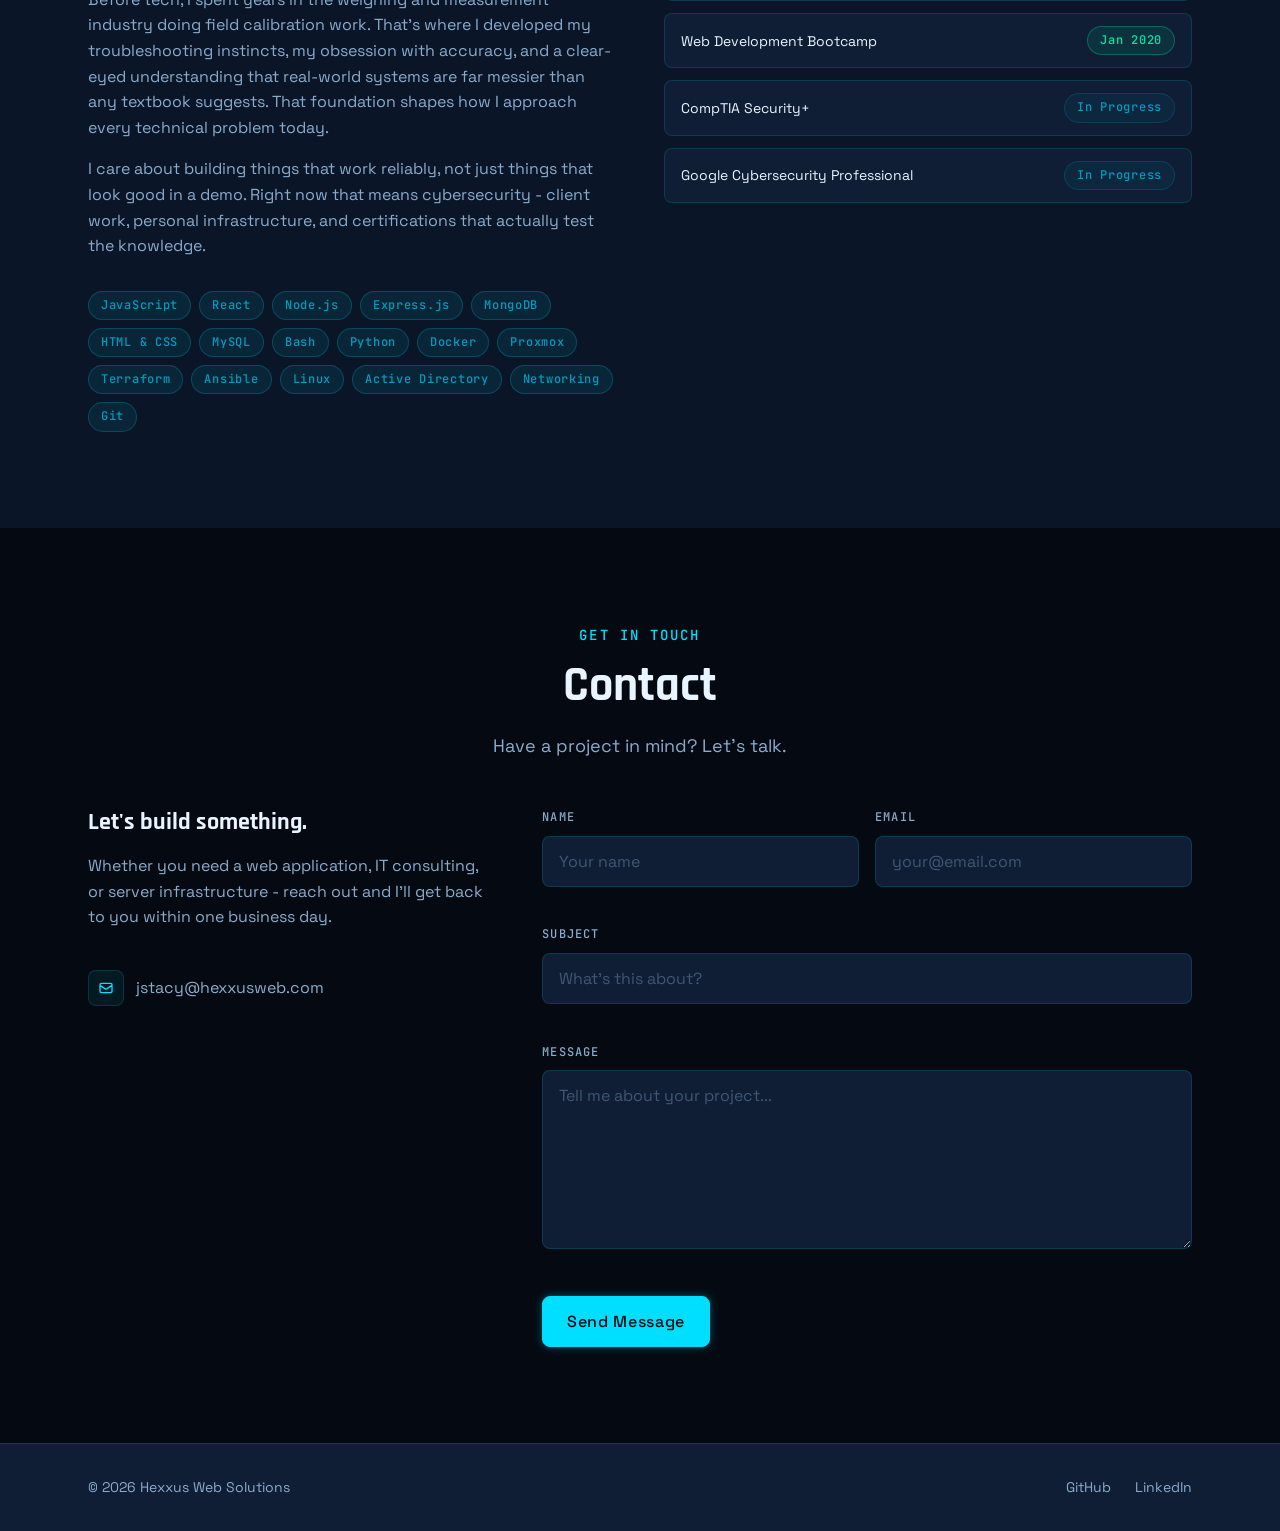
==== commit 82a59509: "Add the Smith Scale rebuild as a featured portfolio card" ====
--- a/index.html
+++ b/index.html
@@ -318,6 +318,80 @@
 								data-umami-event="outbound-link"
 								data-umami-event-destination="lcs-case-study"
 								href="https://lcs.hexxusweb.com/about-this-build/"
+								target="_blank"
+								rel="noopener noreferrer"
+							>
+								Case study
+								<span class="card__link-arrow" aria-hidden="true">→</span>
+							</a>
+						</footer>
+					</article>
+
+					<!-- Smith Scale rebuild -->
+					<article
+						class="card card--project card--featured"
+						data-reveal
+						data-project-id="smithscale-rebuild"
+					>
+						<img
+							class="card__preview"
+							srcset="
+								/assets/images/portfolio/smithscale-rebuild-640.webp 640w,
+								/assets/images/portfolio/smithscale-rebuild-1280.webp 1280w
+							"
+							sizes="(min-width: 1024px) 640px, (min-width: 768px) 55vw, 100vw"
+							src="/assets/images/portfolio/smithscale-rebuild-640.webp"
+							alt="Home page of the rebuilt Smith Scale website"
+							width="640"
+							height="360"
+							loading="lazy"
+						>
+						<div class="card__project-header">
+							<div class="card__project-badges">
+								<span class="badge badge--client">Client Work</span>
+								<span class="badge badge--demo">Live Demo</span>
+							</div>
+						</div>
+						<h3 class="card__title">
+							Smith Scale - Security Audit and Website Rebuild
+						</h3>
+						<p class="card__desc">
+							Audited a compromised WordPress site that carried thousands of injected
+							gambling pages and a backdoor, then replaced it with a static site that
+							has no server-side code to attack. The design is a like-for-like
+							recreation of the original, with a reworked mobile layout. More than
+							15,000 spam URLs now return 410 Gone, and the quote form delivers
+							enquiries again.
+						</p>
+						<dl class="card__meta">
+							<dt class="card__meta-label">Role</dt>
+							<dd class="card__meta-value">Security Auditor and Web Developer</dd>
+							<dt class="card__meta-label">Status</dt>
+							<dd class="card__meta-value">Live since October 2026</dd>
+						</dl>
+						<div class="card__tags">
+							<span class="badge badge--tech">Eleventy</span>
+							<span class="badge badge--tech">Vanilla JS</span>
+							<span class="badge badge--tech">Python</span>
+							<span class="badge badge--tech">Netlify</span>
+						</div>
+						<footer class="card__footer card__footer--links">
+							<a
+								class="card__link"
+								data-umami-event="outbound-link"
+								data-umami-event-destination="smithscale-demo"
+								href="https://smithscale.hexxusweb.com/"
+								target="_blank"
+								rel="noopener noreferrer"
+							>
+								Live demo
+								<span class="card__link-arrow" aria-hidden="true">→</span>
+							</a>
+							<a
+								class="card__link"
+								data-umami-event="outbound-link"
+								data-umami-event-destination="smithscale-case-study"
+								href="https://smithscale.hexxusweb.com/about-this-build/"
 								target="_blank"
 								rel="noopener noreferrer"
 							>
